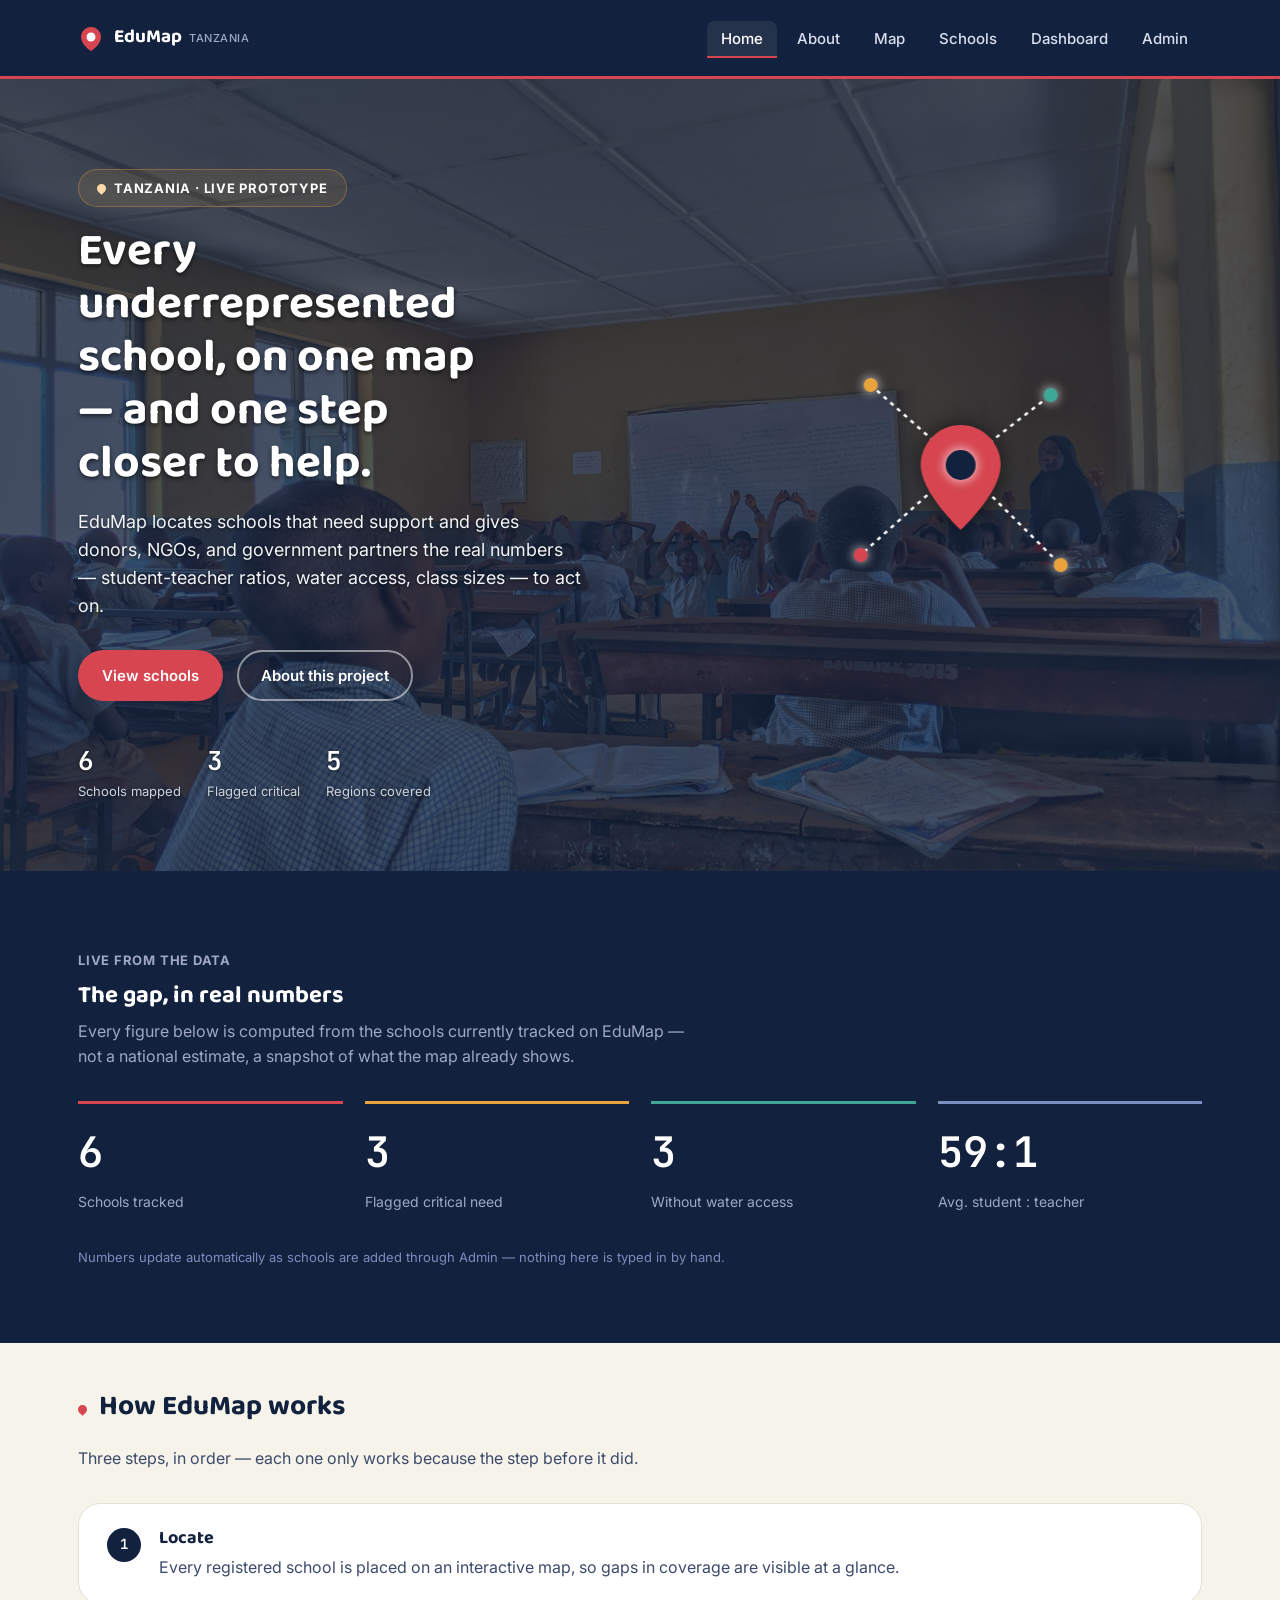
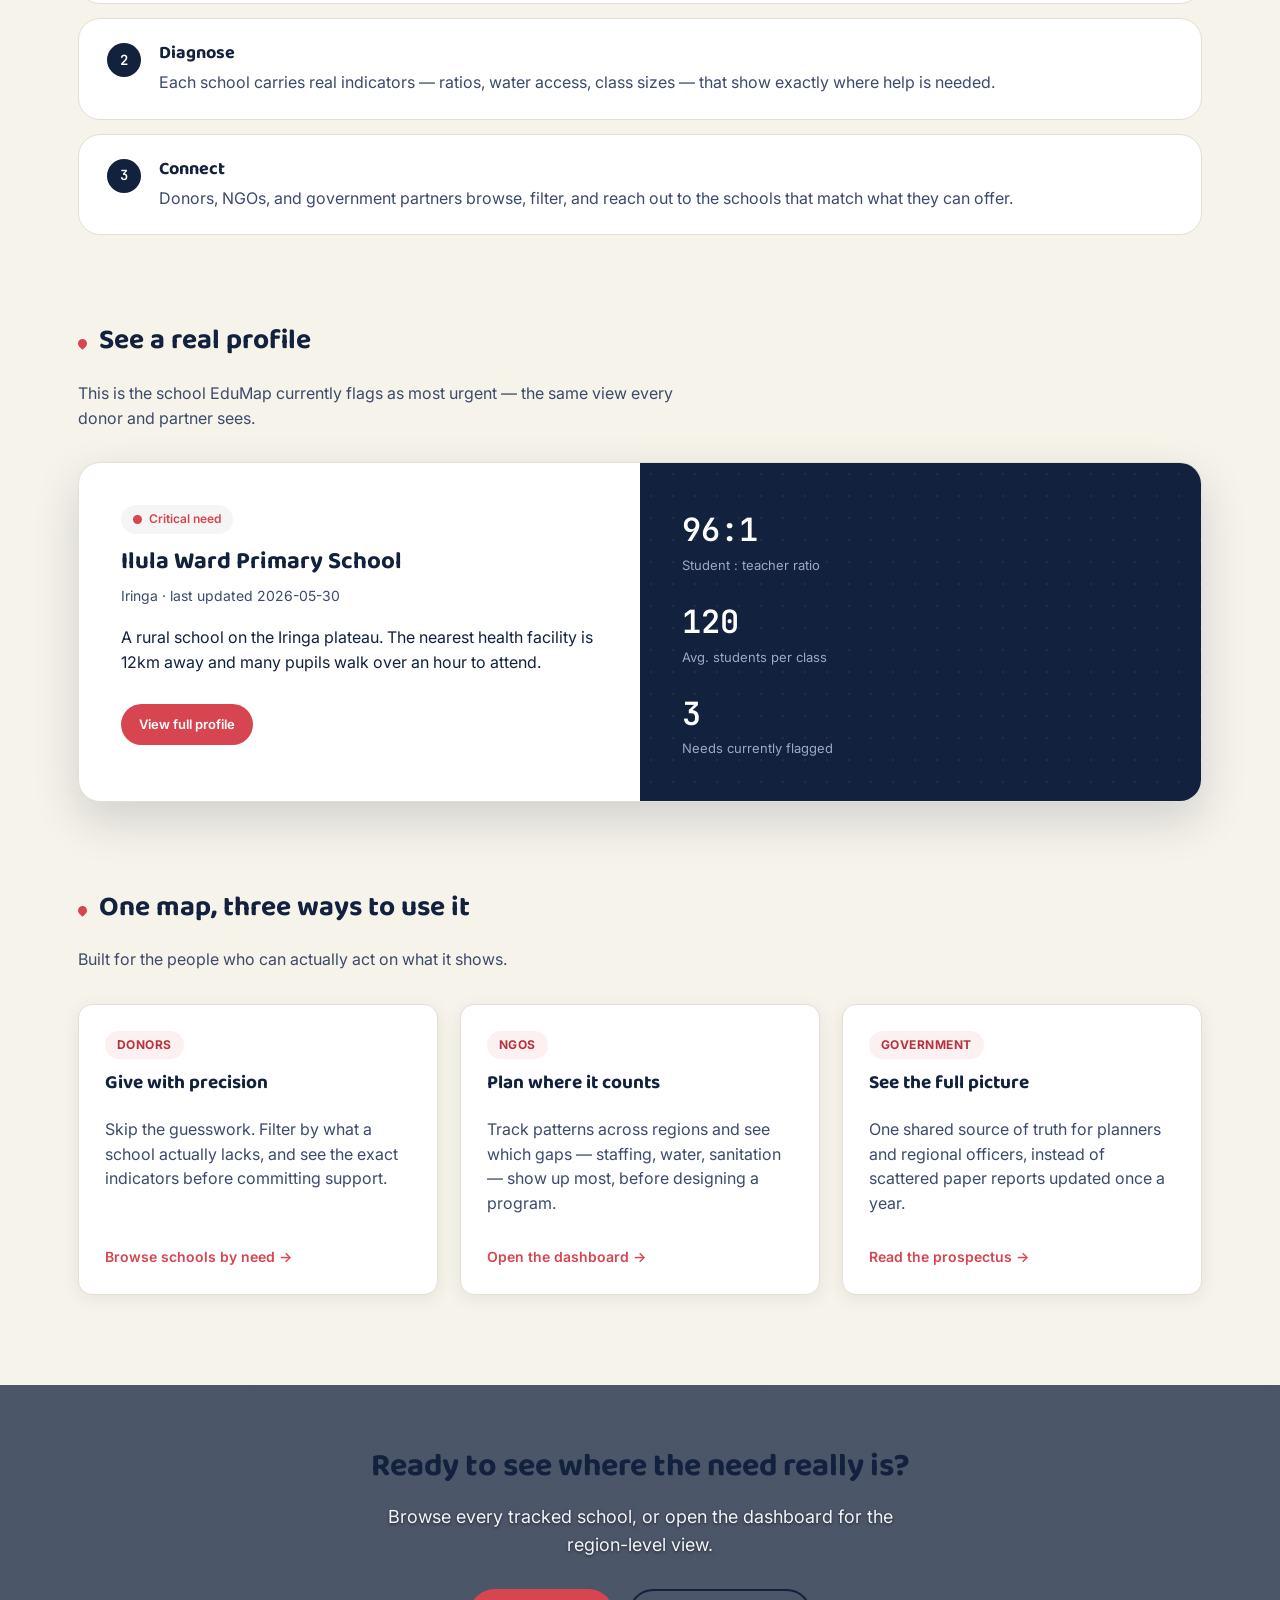
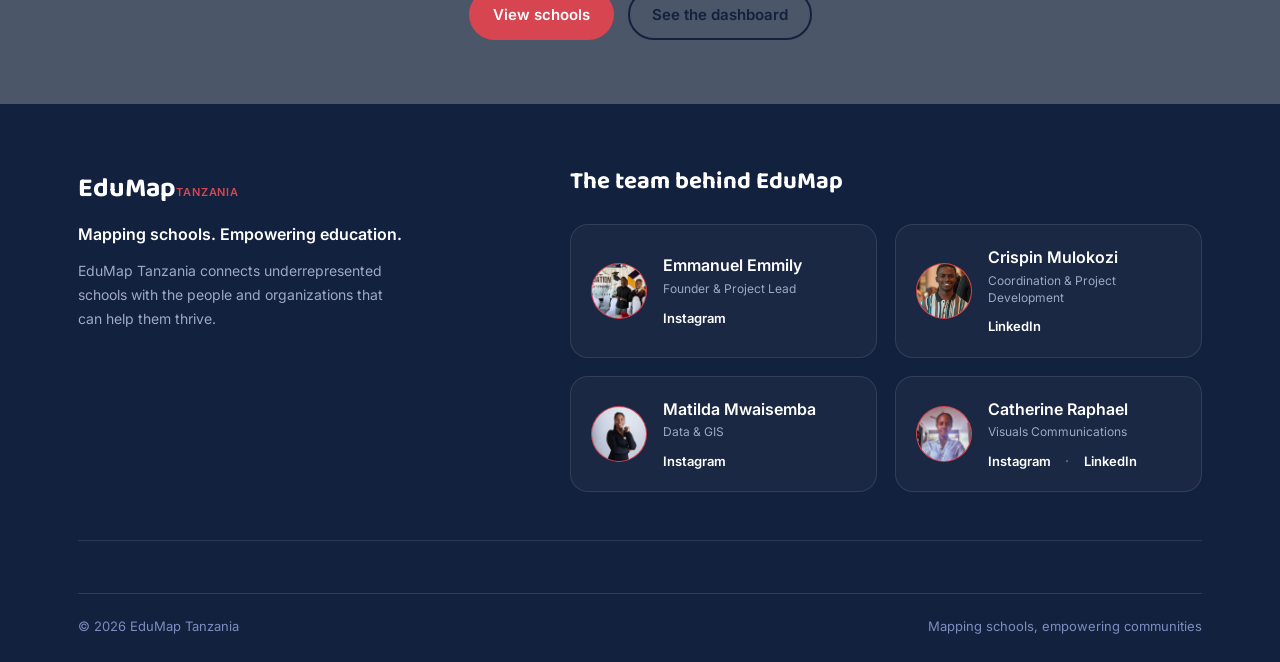
==== index.html @ c9012be2 "Avatar Images incorporation" ====
<!DOCTYPE html>
<html lang="en">
<head>
<meta charset="UTF-8">
<meta name="viewport" content="width=device-width, initial-scale=1.0">
<title>EduMap Tanzania — Connecting Schools with Support</title>
<meta name="description" content="EduMap locates underrepresented Tanzanian schools and gives donors, NGOs, and government partners the real numbers to act on.">
<link rel="stylesheet" href="styles.css">
</head>
<body>

  <!-- ============ HEADER ============
       Same header markup is repeated on every page (a real app
       would pull this from one template/component so you only
       write it once). site.js finds this markup on every page
       and injects the mobile menu button automatically. -->
  <header class="site-header">
    <div class="wrap">
      <a class="brand" href="index.html">
        <svg class="brand-mark" width="26" height="26" viewBox="0 0 26 26" aria-hidden="true">
          <path d="M13 2C7.5 2 3 6.5 3 12c0 8 10 14 10 14s10-6 10-14c0-5.5-4.5-10-10-10z" fill="#D64550"/>
          <circle cx="13" cy="12" r="4.5" fill="#fff"/>
        </svg>
        <span class="brand-name">EduMap<span class="brand-sub">Tanzania</span></span>
      </a>
      <ul class="nav-links">  
        <li><a href="index.html" aria-current="page">Home</a></li>
        <li><a href="about.html">About</a></li>
        <li><a href="map.html">Map</a></li>
        <li><a href="schools.html">Schools</a></li>
        <li><a href="dashboard.html">Dashboard</a></li>
        <li><a href="admin.html">Admin</a></li>
      </ul>
    </div>
  </header>

  <!-- ============ HERO ============
       The page's thesis in one line, backed by a live stat row
       and a schematic pin-cluster graphic (pure SVG, no stock
       photo) that animates on load: individual pins connecting
       into one network — literally what EduMap does to a
       country's worth of scattered schools. -->
  <section class="hero">
    <div class="slideshow">
    <div class="slide active" style="background-image: url('images/hero1.jpg');"></div>
    <div class="slide" style="background-image: url('images/hero2.jpg');"></div>
    <div class="slide" style="background-image: url('images/hero3.jpg');"></div>
      <div class="slide" style="background-image: url('images/hero4.jpg');"></div>
    <div class="slide" style="background-image: url('images/hero5.jpg');"></div>
      <div class="slide" style="background-image: url('images/hero6.jpg');"></div>
    <div class="slide" style="background-image: url('images/hero7.jpg');"></div>
      <div class="slide" style="background-image: url('images/hero8.jpg');"></div>
    </div>
    <div class="wrap">
      <div>
        <span class="eyebrow"><span class="pin-dot" style="background:#FFD9A8"></span> Tanzania · Live prototype</span>
        <h1>Every underrepresented school, on one map — and one step closer to help.</h1>
        <p class="lead">EduMap locates schools that need support and gives donors, NGOs, and government partners the real numbers — student-teacher ratios, water access, class sizes — to act on.</p>
        <div class="hero-actions">
          <a href="schools.html" class="btn btn-primary">View schools</a>
          <a href="about.html" class="btn btn-ghost on-dark">About this project</a>
        </div>
        <div class="stat-row" id="hero-stats">
          <div><div class="stat-num">—</div><div class="stat-label">Schools mapped</div></div>
          <div><div class="stat-num">—</div><div class="stat-label">Flagged critical</div></div>
          <div><div class="stat-num">—</div><div class="stat-label">Regions covered</div></div>
        </div>
      </div>

      <!-- schematic pin-cluster: nodes connecting to a central
           marker. Each element carries its own animation-delay so
           the network assembles in sequence on load. Skipped
           entirely for visitors with reduced motion (see CSS). -->
      <div class="pin-cluster" aria-hidden="true">
        <svg viewBox="0 0 320 320" fill="none">
          <line class="net-line" style="animation-delay:.05s" x1="160" y1="140" x2="70" y2="60"  stroke="#3C4A6B" stroke-width="1.5" stroke-dasharray="4 5"/>
          <line class="net-line" style="animation-delay:.15s" x1="160" y1="140" x2="250" y2="70" stroke="#3C4A6B" stroke-width="1.5" stroke-dasharray="4 5"/>
          <line class="net-line" style="animation-delay:.25s" x1="160" y1="140" x2="60" y2="230" stroke="#3C4A6B" stroke-width="1.5" stroke-dasharray="4 5"/>
          <line class="net-line" style="animation-delay:.35s" x1="160" y1="140" x2="260" y2="240" stroke="#3C4A6B" stroke-width="1.5" stroke-dasharray="4 5"/>
          <circle class="net-node" style="animation-delay:.45s" cx="70" cy="60" r="7" fill="#E8A33D"/>
          <circle class="net-node" style="animation-delay:.55s" cx="250" cy="70" r="7" fill="#3FA796"/>
          <circle class="net-node" style="animation-delay:.65s" cx="60" cy="230" r="7" fill="#D64550"/>
          <circle class="net-node" style="animation-delay:.75s" cx="260" cy="240" r="7" fill="#E8A33D"/>
          <path class="net-pin-shape" d="M160 100 C182 100 200 118 200 140 C200 168 160 205 160 205 C160 205 120 168 120 140 C120 118 138 100 160 100 Z" fill="#D64550"/>
          <circle class="net-pin-core" style="animation-delay:.2s" cx="160" cy="140" r="15" fill="#12213D"/>
        </svg>
      </div>
    </div>
  </section>

  <!-- ============ THE GAP, IN REAL NUMBERS ============
       Dark band for rhythm (the site shouldn't be cream top to
       bottom) showing four numbers computed live from whatever
       schools are currently tracked — never hardcoded, so this
       section stays honest as the dataset grows. -->
  <section class="band stat-band" data-reveal>
    <div class="wrap">
      <span class="eyebrow-label">Live from the data</span>
      <h2 style="margin-top:10px;">The gap, in real numbers</h2>
      <p class="section-lead">Every figure below is computed from the schools currently tracked on EduMap — not a national estimate, a snapshot of what the map already shows.</p>
      <div class="stat-grid" id="gap-stats">
        <div class="stat-tile"><div class="big-num" id="gap-total">—</div><div class="big-lbl">Schools tracked</div></div>
        <div class="stat-tile"><div class="big-num" id="gap-critical">—</div><div class="big-lbl">Flagged critical need</div></div>
        <div class="stat-tile"><div class="big-num" id="gap-water">—</div><div class="big-lbl">Without water access</div></div>
        <div class="stat-tile"><div class="big-num" id="gap-ratio">—</div><div class="big-lbl">Avg. student : teacher</div></div>
      </div>
      <p class="fine-print">Numbers update automatically as schools are added through Admin — nothing here is typed in by hand.</p>
    </div>
  </section>

  <!-- ============ HOW EDUMAP WORKS ============ -->
  <section class="page-body">
    <div class="wrap">
      <div class="section-title" data-reveal><span class="pin-dot"></span><h2>How EduMap works</h2></div>
      <p class="section-lead" data-reveal>Three steps, in order — each one only works because the step before it did.</p>
      <div class="pill-list" data-reveal-stagger>
        <div class="pill-row">
          <span class="step-num">1</span>
          <div>
            <h3>Locate</h3>
            <p>Every registered school is placed on an interactive map, so gaps in coverage are visible at a glance.</p>
          </div>
        </div>
        <div class="pill-row">
          <span class="step-num">2</span>
          <div>
            <h3>Diagnose</h3>
            <p>Each school carries real indicators — ratios, water access, class sizes — that show exactly where help is needed.</p>
          </div>
        </div>
        <div class="pill-row">
          <span class="step-num">3</span>
          <div>
            <h3>Connect</h3>
            <p>Donors, NGOs, and government partners browse, filter, and reach out to the schools that match what they can offer.</p>
          </div>
        </div>
      </div>
    </div>
  </section>

  <!-- ============ SPOTLIGHT ============
       One real school's profile, pulled live from data.js (the
       one currently flagged most urgent) — proof this is a
       working data tool, not a mockup with placeholder text. -->
  <section class="page-body" style="padding-top:0;">
    <div class="wrap">
      <div class="section-title" data-reveal><span class="pin-dot"></span><h2>See a real profile</h2></div>
      <p class="section-lead" data-reveal>This is the school EduMap currently flags as most urgent — the same view every donor and partner sees.</p>
      <div class="spotlight" data-reveal id="spotlight" style="display:none;">
        <div class="spotlight-info">
          <span class="status-badge" id="spot-status" style="margin-bottom:14px;"></span>
          <h3 id="spot-name" style="font-size:24px;">—</h3>
          <div class="region" id="spot-region"></div>
          <p id="spot-desc"></p>
          <a href="#" id="spot-link" class="btn btn-primary btn-sm" style="margin-top:14px;">View full profile</a>
        </div>
        <div class="spotlight-visual">
          <div class="spotlight-stat"><div class="num" id="spot-ratio">—</div><div class="lbl">Student : teacher ratio</div></div>
          <div class="spotlight-stat"><div class="num" id="spot-classsize">—</div><div class="lbl">Avg. students per class</div></div>
          <div class="spotlight-stat"><div class="num" id="spot-needs">—</div><div class="lbl">Needs currently flagged</div></div>
        </div>
      </div>
    </div>
  </section>

  <!-- ============ AUDIENCE ============ -->
  <section class="page-body" style="padding-top:0;">
    <div class="wrap">
      <div class="section-title" data-reveal><span class="pin-dot"></span><h2>One map, three ways to use it</h2></div>
      <p class="section-lead" data-reveal>Built for the people who can actually act on what it shows.</p>
      <div class="audience-grid" data-reveal-stagger>
        <div class="card card-pad audience-card">
          <span class="badge">Donors</span>
          <h3>Give with precision</h3>
          <p>Skip the guesswork. Filter by what a school actually lacks, and see the exact indicators before committing support.</p>
          <a class="view-link" href="schools.html">Browse schools by need →</a>
        </div>
        <div class="card card-pad audience-card">
          <span class="badge">NGOs</span>
          <h3>Plan where it counts</h3>
          <p>Track patterns across regions and see which gaps — staffing, water, sanitation — show up most, before designing a program.</p>
          <a class="view-link" href="dashboard.html">Open the dashboard →</a>
        </div>
        <div class="card card-pad audience-card">
          <span class="badge">Government</span>
          <h3>See the full picture</h3>
          <p>One shared source of truth for planners and regional officers, instead of scattered paper reports updated once a year.</p>
          <a class="view-link" href="about.html">Read the prospectus →</a>
        </div>
      </div>
    </div>
  </section>

  <!-- ============ CLOSING CTA ============ -->
  <section class="hero" style="padding:64px 0;" data-reveal>
    <div class="wrap" style="grid-template-columns:1fr; text-align:center;">
      <div>
        <h2 style="font-size:clamp(24px,3.4vw,32px); max-width:none;">Ready to see where the need really is?</h2>
        <p class="lead" style="margin-left:auto; margin-right:auto;">Browse every tracked school, or open the dashboard for the region-level view.</p>
        <div class="hero-actions" style="justify-content:center;">
          <a href="schools.html" class="btn btn-primary">View schools</a>
          <a href="dashboard.html" class="btn btn-ghost">See the dashboard</a>
        </div>
      </div>
    </div>
  </section>

  <footer class="site-footer">
  <div class="wrap">

    <div class="footer-top">

      <!-- Project identity -->
      <div class="footer-about">
        <a class="footer-brand" href="index.html">
          EduMap<span>Tanzania</span>
        </a>

        <p>
          Mapping schools. Empowering education.
        </p>

        <p class="footer-description">
          EduMap Tanzania connects underrepresented schools with the
          people and organizations that can help them thrive.
        </p>
      </div>

      <!-- Team -->
      <div class="footer-team">
  <h3>The team behind EduMap</h3>

  <div class="team-list">

    <!-- Emmanuel -->
    <div class="team-member">
      <div class="team-avatar">
        <img src="images/Emmanuel.image.jpeg" alt="Emmanuel Emmily">
      </div>

      <div class="team-info">
        <strong>Emmanuel Emmily</strong>
        <span>Founder &amp; Project Lead</span>

        <div class="team-socials">
          <a href="https://www.instagram.com/i_am_e.m.m.a.n.u.e.l?utm_source=qr&igsh=MWowZ3RhbnU1NTU5aw=="
             target="_blank"
             rel="noopener noreferrer"
             aria-label="Emmanuel's Instagram">
            Instagram
          </a>
        </div>
      </div>
    </div>


    <!-- Crispin -->
    <div class="team-member">
      <div class="team-avatar">
        <img src="images/Crispin.image.jpeg" alt="Crispin Mulokozi">
      </div>

      <div class="team-info">
        <strong>Crispin Mulokozi</strong>
        <span>Coordination &amp; Project Development</span>

        <div class="team-socials">
          <a href="https://www.linkedin.com/in/crispin-kamugisha-688564229?utm_source=share_via&utm_content=profile&utm_medium=member_android"
             target="_blank"
             rel="noopener noreferrer"
             aria-label="Crispin's LinkedIn">
            LinkedIn
          </a>
        </div>
      </div>
    </div>


    <!-- Matilda -->
    <div class="team-member">
      <div class="team-avatar">
        <img src="images/Matty.image.jpeg" alt="Matilda Mwaisemba">
      </div>

      <div class="team-info">
        <strong>Matilda Mwaisemba</strong>
        <span>Data &amp; GIS</span>

        <div class="team-socials">
          <a href="https://www.instagram.com/itc_matt.y?utm_source=qr&igsh=dWhuaWpkdGJsMmxx&igsi=dWhuaWpkdGJsMmxx"
             target="_blank"
             rel="noopener noreferrer"
             aria-label="Matilda's Instagram">
            Instagram
          </a>
        </div>
      </div>
    </div>


    <!-- Catherine -->
    <div class="team-member">
      <div class="team-avatar">
        <img src="images/Cathy.image.jpeg" alt="Catherine Raphael">
      </div>

      <div class="team-info">
        <strong>Catherine Raphael</strong>
        <span>Visuals Communications</span>

        <div class="team-socials">
          <a href="https://www.instagram.com/_.just.erine_?utm_source=qr&igsh=ZDVycXNpNWFudHZr" target="_blank" rel="noopener noreferrer"
             aria-label="Catherine's Instagram">
            Instagram
          </a>

          <a href="#"
             aria-label="Catherine's LinkedIn">
            LinkedIn
          </a>
        </div>
      </div>
    </div>

  </div>
</div>

    </div>

    <!-- Bottom footer bar -->
    <div class="footer-bottom">
      <span>© 2026 EduMap Tanzania</span>
      <span>Mapping schools, empowering communities</span>
    </div>

  </div>
</footer>
  <script src="data.js"></script>
  <script src="site.js"></script>
  <script>
    (async function () {
      const schools = await getSchools();
      const stats = computeStats(schools);

      // hero stat row
      const heroNums = document.querySelectorAll("#hero-stats .stat-num");
      heroNums[0].textContent = stats.total;
      heroNums[1].textContent = stats.critical;
      heroNums[2].textContent = stats.regions;

      // dark stat band
      document.getElementById("gap-total").textContent = stats.total;
      document.getElementById("gap-critical").textContent = stats.critical;
      document.getElementById("gap-water").textContent = stats.withoutWater;
      document.getElementById("gap-ratio").textContent = stats.avgRatio + ":1";

      // spotlight — the single most urgent tracked school
      const school = stats.mostUrgent;
      if (school) {
        const meta = statusMeta(school.status);
        document.getElementById("spot-status").innerHTML =
          `<span class="status-dot" style="background:${meta.color};"></span>${meta.label}`;
        document.getElementById("spot-status").style.color = meta.color;
        document.getElementById("spot-name").textContent = school.name;
        document.getElementById("spot-region").textContent = school.region + " · last updated " + school.lastUpdated;
        document.getElementById("spot-desc").textContent = school.description;
        document.getElementById("spot-link").href = "school_details.html?id=" + school.id;
        document.getElementById("spot-ratio").textContent = ratio(school.students, school.teachers);
        document.getElementById("spot-classsize").textContent = Math.round(school.students / school.classrooms);
        document.getElementById("spot-needs").textContent = school.needs.length;
        document.getElementById("spotlight").style.display = "grid";
      }
    })();
  </script>
</body>
</html>
---- styles.css ----
/* ============================================================
   EduMap — styles.css
   One stylesheet shared by every page (linked with
   <link rel="stylesheet" href="styles.css">) so the whole app
   looks like one product instead of seven different pages.

   DESIGN TOKENS
   -----------------------------------------------------------
   --ink      : deep navy from the EduMap logo — headings, nav,
                and the "serious data" bands (dashboard header,
                stat band, detail banners)
   --paper    : warm, light background for marketing sections —
                not pure white, so long reads feel less clinical
   --coral    : the red map-pin from the logo — used ONLY for
                "critical" status and primary actions, so it
                stays meaningful instead of decorative
   --amber    : "moderate" status + the eyebrow badge accent
   --teal     : "stable" status
   --line     : hairline borders

   TYPE
   -----------------------------------------------------------
   Baloo 2        = display face (headings) — rounded, warm,
                    reads as approachable rather than corporate,
                    which matters for a schools/education product
   Inter          = body face — reads well at small sizes
   JetBrains Mono = utility face for numbers/stats, so every
                    ratio, count, and % reads like a data readout
   ============================================================ */

@import url('https://fonts.googleapis.com/css2?family=Baloo+2:wght@500;600;700;800&family=Inter:wght@400;500;600&family=JetBrains+Mono:wght@500;600&display=swap');

:root {
  --ink: #12213D;
  --ink-soft: #3C4A6B;
  --paper: #F6F3EA;
  --paper-raised: #FFFFFF;
  --coral: #D64550;
  --coral-dark: #B5333D;
  --amber: #E8A33D;
  --amber-text: #8F5D14; /* darker variant for text on light backgrounds — the base amber fails WCAG contrast as text */
  --teal: #3FA796;
  --line: #E3DFD2;
  --radius: 14px;
  --radius-lg: 22px;
  --shadow: 0 4px 18px rgba(18, 33, 61, 0.07);
  --shadow-lg: 0 18px 46px rgba(18, 33, 61, 0.16);
  --font-display: 'Baloo 2', sans-serif;
  --font-body: 'Inter', sans-serif;
  --font-mono: 'JetBrains Mono', monospace;
}

* { box-sizing: border-box; }

html { scroll-behavior: smooth; }

body {
  margin: 0;
  font-family: var(--font-body);
  background: var(--paper);
  color: var(--ink);
  line-height: 1.55;
}

h1, h2, h3, h4 {
  font-family: var(--font-display);
  color: var(--ink);
  margin: 0 0 0.4em;
  line-height: 1.15;
}

p { margin: 0 0 1em; }
p:last-child { margin-bottom: 0; }

a { color: inherit; }

.mono { font-family: var(--font-mono); }
.eyebrow-label { font-size: 13px; font-weight: 700; letter-spacing: 0.06em; text-transform: uppercase; color: var(--ink-soft); }

/* ---------- layout helpers ---------- */
.wrap {
  max-width: 1180px;
  margin: 0 auto;
  padding: 0 28px;
}

.page-body { padding: 48px 0 90px; }
.band { padding: 76px 0; }

/* ---------- signature: pin-dot marker ----------
   The logo's map pin becomes a recurring bullet used in nav
   dividers, list markers, and the activity timeline — a small
   consistent motif tying every page back to "location". */
.pin-dot {
  display: inline-block;
  width: 9px;
  height: 9px;
  border-radius: 50% 50% 50% 0;
  transform: rotate(-45deg);
  background: var(--coral);
  flex-shrink: 0;
}

/* ---------- header / nav ---------- */
.site-header {
  position: sticky;
  top: 0;
  z-index: 30;
  background: var(--ink);
  border-bottom: 3px solid var(--coral);
}
.site-header .wrap {
  position: relative;
  display: flex;
  align-items: center;
  justify-content: space-between;
  height: 76px;
}
.brand {
  display: flex;
  align-items: center;
  gap: 10px;
  text-decoration: none;
}
.brand-mark { flex-shrink: 0; }
.brand-name {
  font-family: var(--font-display);
  font-weight: 700;
  font-size: 19px;
  color: #fff;
  display: flex;
  align-items: baseline;
  gap: 7px;
}
.brand-sub {
  font-family: var(--font-body);
  font-weight: 500;
  font-size: 11px;
  color: #9FA8C4;
  text-transform: uppercase;
  letter-spacing: 0.05em;
}
.nav-links {
  display: flex;
  align-items: center;
  gap: 6px;
  list-style: none;
  margin: 0;
  padding: 0;
}
.nav-links a {
  color: #D9DFEF;
  text-decoration: none;
  font-size: 15px;
  font-weight: 500;
  padding: 8px 14px;
  border-radius: 8px;
  transition: 0.2s;
}
.nav-links a:hover,
.nav-links a[aria-current="page"] {
  color: #fff;
  background: rgba(255,255,255,0.08);
}
.nav-links a[aria-current="page"] { border-bottom: 2px solid var(--coral); border-radius: 8px 8px 0 0; }

/* hamburger toggle — hidden on desktop, shown under 880px (see
   responsive section). Built by site.js so it only exists where
   JS can actually drive it. */
.nav-toggle {
  display: none;
  flex-direction: column;
  justify-content: center;
  gap: 5px;
  width: 40px;
  height: 40px;
  background: transparent;
  border: none;
  cursor: pointer;
  padding: 0;
}
.nav-toggle span {
  display: block;
  width: 22px;
  height: 2px;
  background: #fff;
  border-radius: 2px;
  transition: transform 0.2s, opacity 0.2s;
}
.nav-toggle.is-open span:nth-child(1) { transform: translateY(7px) rotate(45deg); }
.nav-toggle.is-open span:nth-child(2) { opacity: 0; }
.nav-toggle.is-open span:nth-child(3) { transform: translateY(-7px) rotate(-45deg); }

/* ---------- buttons ---------- */
.btn {
  display: inline-flex;
  align-items: center;
  gap: 8px;
  font-family: var(--font-body);
  font-weight: 600;
  font-size: 15px;
  padding: 12px 22px;
  border-radius: 999px;
  border: 2px solid transparent;
  cursor: pointer;
  text-decoration: none;
  transition: 0.2s;
}
.btn-primary { background: var(--coral); color: #fff; }
.btn-primary:hover { background: var(--coral-dark); transform: translateY(-1px); }
.btn-ghost { background: transparent; border-color: var(--ink); color: var(--ink); }
.btn-ghost:hover { background: var(--ink); color: #fff; }
.btn-ghost.on-dark { border-color: rgba(255,255,255,0.5); color: #fff; }
.btn-ghost.on-dark:hover { background: rgba(255,255,255,0.12); }
.btn-sm { padding: 8px 16px; font-size: 13px; }
.btn-danger { background: #fff; color: var(--coral); border-color: var(--coral); }
.btn-danger:hover { background: var(--coral); color: #fff; }

/* ---------- hero ---------- */
/* ========== HERO SLIDESHOW ========== */

.hero {
  position: relative;          /* important so the slideshow can sit behind the content */
  overflow: hidden;
  /* keep whatever padding / min-height you already have */
}

/* The container that holds all the background images */
.slideshow {
  position: absolute;
  inset: 0;                    /* top:0; right:0; bottom:0; left:0; */
  z-index: 0;                  /* sits behind the text content */
}

/* Each individual slide */
.slideshow .slide {
  position: absolute;
  inset: 0;
  background-size: cover;
  background-position: center;
  background-repeat: no-repeat;
  opacity: 0;
  transition: opacity 1.2s ease-in-out;
  z-index: 0;
}

/* The currently visible slide */
.slideshow .slide.active {
  opacity: 1;
  z-index: 1;
}

/* Make sure the real content (text, buttons, pin-cluster) stays above the images */
.hero .wrap {
  position: relative;
  z-index: 2;
}

/* Dark overlay for readability */

.hero::after {
    content: "";
    position: absolute;
    inset: 0;
    background: linear-gradient(rgba(18, 33, 61, 0.75), rgba(18, 33, 61, 0.75));
    z-index: 1;
}

/* Put the text above the slideshow */

.hero .wrap {
    position: relative;
    z-index: 2;
}

/* Make hero text white */

.hero h1,
.hero p,
.hero .eyebrow {
    color: white;
}
.hero {
  position: relative;
  overflow: hidden;
  color: var(--ink);
  padding: 90px 0 70px;
}
/* topographic dot-grid, echoing a map, kept faint so it's texture not noise */
.hero::before {
  content: "";
  position: absolute;
  inset: 0;
  background-image: radial-gradient(rgba(18,33,61,0.05) 1.5px, transparent 1.5px);
  background-size: 26px 26px;
  mask-image: radial-gradient(ellipse at 70% 30%, black 10%, transparent 70%);
}
.hero .wrap { position: relative; display: grid; grid-template-columns: 1.1fr 0.9fr; gap: 50px; align-items: center; }
.eyebrow {
  display: inline-flex;
  align-items: center;
  gap: 8px;
  font-size: 13px;
  font-weight: 700;
  letter-spacing: 0.06em;
  text-transform: uppercase;
  color: var(--amber-text);
  background: rgba(232,163,61,0.1);
  border: 1px solid rgba(232,163,61,0.35);
  padding: 8px 18px;
  border-radius: 999px;
  margin-bottom: 18px;
}
.hero h1 { 
  font-size: clamp(32px, 4.6vw, 46px); 
  max-width: 15ch; 
  color: #FFFFFF !important; 
  text-shadow: 0 2px 4px rgba(0, 0, 0, 0.6); 
}

.hero p.lead { 
  font-size: 18px; 
  color: #F1F5F9 !important; 
  max-width: 46ch; 
  margin: 18px 0 30px; 
  text-shadow: 0 1px 3px rgba(0, 0, 0, 0.6); 
}

.hero-actions { display: flex; gap: 14px; flex-wrap: wrap; }

/* small stat pills inside hero */
.stat-row { display: flex; gap: 26px; margin-top: 40px; flex-wrap: wrap; }
.stat-row .stat-num { 
  font-family: var(--font-mono); 
  font-size: 26px; 
  font-weight: 600; 
  color: #FFFFFF !important; 
  text-shadow: 0 1px 3px rgba(0, 0, 0, 0.6); 
}
.stat-row .stat-label { 
  font-size: 13px; 
  color: #CBD5E1 !important; 
  text-shadow: 0 1px 3px rgba(0, 0, 0, 0.6); 
}

/* schematic pin-cluster graphic used in hero (pure CSS/SVG, no
   stock image) — a few nodes connecting to a central marker,
   representing "scattered schools becoming a visible network".
   This is EduMap's one signature moment: on load, the lines and
   nodes assemble in sequence (see keyframes below), turning the
   product's actual thesis into a two-second animation instead of
   a static illustration. */
.pin-cluster { 
  position: relative; 
  height: 320px; 
  filter: drop-shadow(0 0 12px rgba(0, 0, 0, 0.6)); 
}
.pin-cluster svg { width: 100%; height: 100%; }

/* High-contrast pin lines and nodes */
.pin-cluster line, 
.pin-cluster path[stroke] {
  stroke: #FFFFFF !important;
  stroke-width: 2.5px !important;
}

.pin-cluster circle {
  filter: drop-shadow(0 0 6px rgba(255, 255, 255, 0.9));
}

@media (prefers-reduced-motion: no-preference) {
  .net-line { opacity: 0; animation: net-line-in 0.6s ease forwards; }
  .net-node {
    opacity: 0;
    transform-box: fill-box;
    transform-origin: center;
    animation: net-node-in 0.45s ease forwards;
  }
  .net-pin-shape {
    opacity: 0;
    transform-box: fill-box;
    transform-origin: center;
    animation: net-pin-in 0.55s ease forwards;
  }
  .net-pin-core {
    opacity: 0;
    transform-box: fill-box;
    transform-origin: center;
    animation: net-node-in 0.4s ease forwards;
  }

  @keyframes net-line-in { to { opacity: 1; } }
  @keyframes net-node-in { from { opacity: 0; transform: scale(0.3); } to { opacity: 1; transform: scale(1); } }
  @keyframes net-pin-in { from { opacity: 0; transform: translateY(-16px) scale(0.85); } to { opacity: 1; transform: translateY(0) scale(1); } }
}

/* ---------- generic section ---------- */
.section-title { display: flex; align-items: baseline; gap: 12px; margin-bottom: 12px; }
.section-title h2 { font-size: clamp(22px, 3vw, 28px); }
.section-title .pin-dot { margin-bottom: 4px; }
.section-lead { max-width: 62ch; color: var(--ink-soft); margin: 0 0 32px; }

/* scroll reveal: elements fade/rise into place as the page is
   scrolled (driven by site.js via IntersectionObserver). Reduced
   to a no-op for reduced-motion users, who just see the final
   state immediately. */
[data-reveal] {
  opacity: 0;
  transform: translateY(18px);
  transition: opacity 0.7s ease, transform 0.7s ease;
}
[data-reveal].is-visible { opacity: 1; transform: translateY(0); }

[data-reveal-stagger] > * {
  opacity: 0;
  transform: translateY(18px);
  transition: opacity 0.6s ease, transform 0.6s ease;
}
[data-reveal-stagger].is-visible > * { opacity: 1; transform: translateY(0); }
[data-reveal-stagger].is-visible > *:nth-child(2) { transition-delay: 0.08s; }
[data-reveal-stagger].is-visible > *:nth-child(3) { transition-delay: 0.16s; }
[data-reveal-stagger].is-visible > *:nth-child(4) { transition-delay: 0.24s; }

/* ---------- pill list (mission-style rows, e.g. "How EduMap works") ---------- */
.pill-list { display: flex; flex-direction: column; gap: 14px; }
.pill-row {
  display: flex;
  align-items: flex-start;
  gap: 18px;
  background: var(--paper-raised);
  border: 1px solid var(--line);
  border-radius: var(--radius-lg);
  padding: 24px 28px;
}
.pill-row .step-num {
  flex-shrink: 0;
  width: 34px; height: 34px;
  border-radius: 50%;
  background: var(--ink);
  color: #fff;
  font-family: var(--font-mono);
  font-size: 14px;
  font-weight: 600;
  display: flex; align-items: center; justify-content: center;
}
.pill-row h3 { font-size: 18px; margin-bottom: 6px; }
.pill-row p { margin: 0; color: var(--ink-soft); }

/* ---------- cards ---------- */
.card {
  background: var(--paper-raised);
  border: 1px solid var(--line);
  border-radius: var(--radius);
  box-shadow: var(--shadow);
}
.card-pad { padding: 26px; }

.grid-3 { display: grid; grid-template-columns: repeat(3, 1fr); gap: 22px; }
.grid-2 { display: grid; grid-template-columns: repeat(2, 1fr); gap: 22px; }

/* ---------- stat band: live numbers computed from real tracked
   schools (never hardcoded), shown on a dark band so the home
   page has rhythm instead of being cream top-to-bottom ---------- */
.stat-band { background: var(--ink); color: #fff; }
.stat-band .section-lead { color: #9FA8C4; }
.stat-band h2 { color: #fff; }
.stat-band .eyebrow-label { color: #9FA8C4; }
.stat-grid { display: grid; grid-template-columns: repeat(4, 1fr); gap: 22px; margin-top: 30px; }
.stat-tile {
  border-top: 3px solid var(--coral);
  padding-top: 16px;
}
.stat-tile:nth-child(2) { border-top-color: var(--amber); }
.stat-tile:nth-child(3) { border-top-color: var(--teal); }
.stat-tile:nth-child(4) { border-top-color: #7C8DBF; }
.stat-tile .big-num { font-family: var(--font-mono); font-size: clamp(28px, 3.4vw, 42px); font-weight: 600; }
.stat-tile .big-lbl { font-size: 14px; color: #9FA8C4; margin-top: 6px; }
.stat-band .fine-print { font-size: 13px; color: #7C8DBF; margin-top: 34px; }

/* ---------- spotlight: a single real school's profile teased on
   the home page — proof the data is real, not filler copy ---------- */
.spotlight {
  display: grid;
  grid-template-columns: 1fr 1fr;
  border: 1px solid var(--line);
  border-radius: var(--radius-lg);
  overflow: hidden;
  background: var(--paper-raised);
  box-shadow: var(--shadow-lg);
}
.spotlight-info { padding: 42px; }
.spotlight-info .region { color: var(--ink-soft); font-size: 14px; margin-bottom: 18px; }
.spotlight-visual {
  position: relative;
  overflow: hidden;
  background: var(--ink);
  color: #fff;
  padding: 42px;
  display: flex;
  flex-direction: column;
  justify-content: center;
  gap: 22px;
}
.spotlight-visual::before {
  content: "";
  position: absolute;
  inset: 0;
  background-image: radial-gradient(rgba(255,255,255,0.06) 1.5px, transparent 1.5px);
  background-size: 22px 22px;
}
.spotlight-stat { position: relative; }
.spotlight-stat .num { font-family: var(--font-mono); font-size: 32px; font-weight: 600; }
.spotlight-stat .lbl { font-size: 13px; color: #9FA8C4; }

/* ---------- audience: three ways to act, one CTA each ---------- */
.audience-grid { display: grid; grid-template-columns: repeat(3, 1fr); gap: 22px; }
.audience-card {
  display: flex;
  flex-direction: column;
  gap: 14px;
  transition: transform 0.15s, box-shadow 0.15s;
}
.audience-card:hover { transform: translateY(-3px); box-shadow: var(--shadow-lg); }
.audience-card .badge {
  align-self: flex-start;
  font-size: 12px;
  font-weight: 700;
  letter-spacing: 0.04em;
  text-transform: uppercase;
  color: var(--coral-dark);
  background: rgba(214,69,80,0.08);
  padding: 5px 12px;
  border-radius: 999px;
}
.audience-card h3 { font-size: 19px; }
.audience-card p { color: var(--ink-soft); flex-grow: 1; }
.audience-card a.view-link { font-size: 14px; font-weight: 600; color: var(--coral); text-decoration: none; }

/* ---------- status badge (color meaning is fixed app-wide) ---------- */
.status-badge {
  display: inline-flex;
  align-items: center;
  gap: 7px;
  font-size: 12px;
  font-weight: 600;
  padding: 5px 12px;
  border-radius: 999px;
  background: rgba(0,0,0,0.04);
}
.status-dot { width: 9px; height: 9px; border-radius: 50%; }

/* ---------- school card (schools.html) ---------- */
.school-card {
  border-left: 5px solid var(--line);
  transition: transform 0.15s, box-shadow 0.15s;
}
.school-card:hover { transform: translateY(-3px); box-shadow: 0 10px 26px rgba(18,33,61,0.12); }
.school-card h3 { font-size: 19px; margin-bottom: 4px; }
.school-card .region { font-size: 13px; color: var(--ink-soft); margin-bottom: 14px; }
.school-card .metrics { display: flex; gap: 18px; margin: 14px 0; font-family: var(--font-mono); font-size: 13px; color: var(--ink-soft); }
.school-card a.view-link { font-size: 14px; font-weight: 600; color: var(--coral); text-decoration: none; }

/* ---------- filter bar ---------- */
.filter-bar {
  display: flex;
  gap: 14px;
  flex-wrap: wrap;
  align-items: center;
  background: var(--paper-raised);
  border: 1px solid var(--line);
  border-radius: var(--radius);
  padding: 16px 20px;
  margin-bottom: 30px;
}
.filter-bar input[type="text"],
.filter-bar select {
  font-family: var(--font-body);
  font-size: 14px;
  padding: 9px 12px;
  border-radius: 8px;
  border: 1px solid var(--line);
  background: var(--paper);
  color: var(--ink);
}
.filter-bar label { font-size: 12px; font-weight: 600; color: var(--ink-soft); display: block; margin-bottom: 4px; }
.filter-legend { display: flex; gap: 10px; margin-left: auto; font-size: 13px; flex-wrap: wrap; }
.filter-legend span { display: inline-flex; align-items: center; gap: 6px; }

/* standalone toggle-button style, used by the map legend buttons
   (each button carries this class directly — it doesn't rely on
   being nested inside a particular container) */
.legend-toggle {
  display: inline-flex; align-items: center; gap: 7px;
  font-family: var(--font-body); font-size: 13px; font-weight: 600; color: var(--ink-soft);
  background: var(--paper-raised); border: 1px solid var(--line); border-radius: 999px;
  padding: 7px 14px; cursor: pointer; transition: 0.15s;
}
.legend-toggle[aria-pressed="false"] { opacity: 0.4; }
.legend-toggle:hover { border-color: var(--ink-soft); }

/* ---------- detail page ---------- */
.detail-header {
  background: var(--ink);
  color: #fff;
  padding: 46px 0;
}
.detail-header .wrap { display: flex; justify-content: space-between; align-items: flex-end; flex-wrap: wrap; gap: 18px; }
.detail-header h1 { color: #fff; font-size: 32px; max-width: 20ch; }
.detail-header .region { color: #9FA8C4; font-size: 14px; }

.stat-block { text-align: left; }
.stat-block .num { font-family: var(--font-mono); font-size: 30px; font-weight: 600; }
.stat-block .lbl { font-size: 13px; color: var(--ink-soft); }

.need-tag {
  display: inline-flex;
  align-items: center;
  gap: 7px;
  background: rgba(214,69,80,0.08);
  color: var(--coral-dark);
  border: 1px solid rgba(214,69,80,0.25);
  font-size: 13px;
  font-weight: 600;
  padding: 6px 13px;
  border-radius: 999px;
  margin: 4px 6px 0 0;
}

/* activity timeline: pin-dots down a dotted line — the recurring
   motif. Reused as-is for the About page roadmap, since a roadmap
   and an activity log are both "things in chronological order". */
.timeline { list-style: none; margin: 0; padding: 0; border-left: 2px dotted var(--line); }
.timeline li { position: relative; padding: 0 0 22px 22px; }
.timeline li::before {
  content: "";
  position: absolute;
  left: -6px; top: 4px;
  width: 10px; height: 10px;
  border-radius: 50%;
  background: var(--coral);
  border: 2px solid var(--paper-raised);
}
.timeline li:last-child { padding-bottom: 0; }
.timeline .date { font-family: var(--font-mono); font-size: 12px; color: var(--ink-soft); display: block; margin-bottom: 3px; }
.timeline h3 { font-size: 16px; margin-bottom: 4px; }

/* ---------- about page ---------- */
.split { display: grid; grid-template-columns: 1fr 1fr; gap: 26px; align-items: start; }
.pull-quote {
  border-left: 4px solid var(--coral);
  padding: 4px 0 4px 22px;
  font-family: var(--font-display);
  font-size: 21px;
  color: var(--ink);
  margin: 0;
}
.pull-quote cite { display: block; font-family: var(--font-body); font-size: 13px; font-weight: 600; color: var(--ink-soft); font-style: normal; margin-top: 10px; }

/* ---------- forms (admin) ---------- */
.form-grid { display: grid; grid-template-columns: 1fr 1fr; gap: 18px; }
.field { display: flex; flex-direction: column; gap: 6px; }
.field.full { grid-column: 1 / -1; }
.field label { font-size: 13px; font-weight: 600; color: var(--ink-soft); }
.field input, .field select, .field textarea {
  font-family: var(--font-body);
  font-size: 14px;
  padding: 10px 12px;
  border: 1px solid var(--line);
  border-radius: 8px;
  background: var(--paper);
  color: var(--ink);
}
.field textarea { resize: vertical; min-height: 70px; }
.checkbox-row { display: flex; gap: 22px; align-items: center; }
.checkbox-row label { display: flex; align-items: center; gap: 8px; font-size: 14px; font-weight: 500; color: var(--ink); }

.admin-table { width: 100%; border-collapse: collapse; font-size: 14px; }
.admin-table th { text-align: left; font-size: 12px; text-transform: uppercase; letter-spacing: 0.04em; color: var(--ink-soft); padding: 10px 12px; border-bottom: 1px solid var(--line); }
.admin-table td { padding: 12px; border-bottom: 1px solid var(--line); vertical-align: middle; }
.admin-table tr:hover td { background: rgba(18,33,61,0.02); }
.row-actions { display: flex; gap: 8px; }
.admin-empty { color: var(--ink-soft); text-align: center; padding: 20px 0; }

/* ---------- dashboard ---------- */
.kpi-row { display: grid; grid-template-columns: repeat(4, 1fr); gap: 18px; margin-bottom: 30px; }
.kpi { padding: 20px 22px; }
.kpi .num { font-family: var(--font-mono); font-size: 30px; font-weight: 600; }
.kpi .lbl { font-size: 13px; color: var(--ink-soft); margin-top: 4px; }
.chart-grid { display: grid; grid-template-columns: 1.3fr 1fr; gap: 22px; margin-bottom: 22px; }
.chart-card h3 { font-size: 15px; margin-bottom: 16px; }
.chart-card canvas { max-height: 260px; }

/* ============================================================
   FOOTER — project identity + team
   ============================================================ */

.site-footer {
  background: var(--ink);
  color: #9FA8C4;
  padding: 64px 0 26px;
  font-size: 14px;
}

.site-footer .wrap {
  display: block;
}

/* ---------- top footer area ---------- */

.footer-top {
  display: grid;
  grid-template-columns: 0.85fr 1.15fr;
  gap: 70px;
  padding-bottom: 48px;
  border-bottom: 1px solid rgba(255,255,255,0.10);
}

/* ---------- project identity ---------- */

.footer-about {
  max-width: 390px;
}

.footer-brand {
  display: inline-flex;
  align-items: baseline;
  gap: 7px;
  font-family: var(--font-display);
  font-size: 25px;
  font-weight: 700;
  color: #fff;
  text-decoration: none;
  margin-bottom: 10px;
}

.footer-brand span {
  font-family: var(--font-body);
  font-size: 11px;
  font-weight: 600;
  letter-spacing: 0.08em;
  text-transform: uppercase;
  color: #9FA8C4;
}

.footer-about > p:not(.footer-description) {
  color: #D9DFEF;
  font-size: 15px;
  margin-bottom: 22px;
}

.footer-description {
  color: #9FA8C4;
  line-height: 1.7;
  max-width: 42ch;
}

/* ---------- team ---------- */

.footer-team h3 {
  color: #fff;
  font-family: var(--font-display);
  font-size: 20px;
  margin-bottom: 24px;
}

.team-list {
  display: grid;
  grid-template-columns: repeat(2, 1fr);
  gap: 24px 34px;
}

.team-member {
  display: flex;
  align-items: flex-start;
  gap: 13px;
  min-width: 0;
}

/* initials circle */

.team-avatar {
  width: 52px;
  height: 52px;
  min-width: 52px;
  border-radius: 50%;
  overflow: hidden;
  background: var(--coral);
  display: flex;
  align-items: center;
  justify-content: center;
  flex-shrink: 0;
}

.team-avatar img {
  width: 100%;
  height: 100%;
  object-fit: cover;
  display: block;
}

/* member name */

.team-member strong {
  display: block;
  color: #fff;
  font-size: 14px;
  font-weight: 600;
  margin-bottom: 3px;
}

/* member role */

.team-member > div:last-child > span {
  display: block;
  color: #9FA8C4;
  font-size: 12px;
  line-height: 1.4;
}

/* social links */

.team-socials {
  display: flex;
  align-items: center;
  gap: 12px;
  margin-top: 9px;
}

.team-socials a {
  color: #D9DFEF;
  font-size: 12px;
  font-weight: 500;
  text-decoration: none;
  transition: color 0.2s, transform 0.2s;
}

.team-socials a:hover {
  color: #fff;
  transform: translateY(-1px);
}

/* little separator between social links */

.team-socials a + a::before {
  content: "·";
  color: #667392;
  margin-right: 12px;
}

/* ---------- bottom footer bar ---------- */

.footer-bottom {
  display: flex;
  justify-content: space-between;
  align-items: center;
  gap: 15px;
  padding-top: 22px;

  color: #7C8DBF;
  font-size: 12px;
}

.footer-bottom span:last-child {
  text-align: right;
}

/* ---------- responsive footer ---------- */

@media (max-width: 880px) {

  .footer-top {
    grid-template-columns: 1fr;
    gap: 42px;
  }

  .footer-about {
    max-width: 520px;
  }

  .team-list {
    grid-template-columns: 1fr;
    gap: 22px;
  }

  .footer-bottom {
    flex-direction: column;
    align-items: flex-start;
    gap: 7px;
  }

  .footer-bottom span:last-child {
    text-align: left;
  }
}
/* ---------- footer identity ---------- */

.footer-about {
  max-width: 360px;
}

.footer-brand {
  display: inline-block;
  font-family: var(--font-display);
  font-size: 27px;
  font-weight: 700;
  color: #fff;
  text-decoration: none;
  margin-bottom: 12px;
}

.footer-brand span {
  color: var(--coral);
}

.footer-about > p:first-of-type {
  color: #fff;
  font-size: 16px;
  font-weight: 600;
  margin-bottom: 12px;
}

.footer-description {
  color: #9FA8C4;
  line-height: 1.7;
  max-width: 34ch;
}

/* ---------- team ---------- */

.footer-team h3 {
  color: #fff;
  font-family: var(--font-display);
  font-size: 21px;
  margin-bottom: 24px;
}

.team-list {
  display: grid;
  grid-template-columns: repeat(2, 1fr);
  gap: 18px;
}

.team-member {
  display: flex;
  align-items: center;
  gap: 14px;
  padding: 16px;
  border: 1px solid rgba(255,255,255,0.09);
  border-radius: var(--radius);
  background: rgba(255,255,255,0.035);
  transition: transform 0.2s ease, background 0.2s ease;
}

.team-member:hover {
  transform: translateY(-3px);
  background: rgba(255,255,255,0.07);
}

.team-avatar {
  width: 46px;
  height: 46px;
  flex-shrink: 0;
  display: flex;
  align-items: center;
  justify-content: center;
  border-radius: 50%;
  background: var(--coral);
  color: #fff;
  font-family: var(--font-mono);
  font-size: 13px;
  font-weight: 600;
}

.team-member strong {
  display: block;
  color: #fff;
  font-size: 14px;
  margin-bottom: 3px;
}

.team-member > div:last-child > span {
  display: block;
  color: #9FA8C4;
  font-size: 12px;
  margin-bottom: 7px;
}

/* ---------- social links ---------- */

.team-socials {
  display: flex;
  gap: 12px;
}

.team-socials a {
  color: #C8D0E3;
  font-size: 11px;
  font-weight: 600;
  text-decoration: none;
  transition: color 0.2s ease;
}

.team-socials a:hover {
  color: #fff;
}

/* ---------- bottom bar ---------- */

.footer-bottom {
  display: flex;
  justify-content: space-between;
  align-items: center;
  gap: 15px;
  padding-top: 24px;
  border-top: 1px solid rgba(255,255,255,0.1);
  color: #7C8DBF;
  font-size: 12px;
}

/* ---------- footer responsive ---------- */

@media (max-width: 880px) {
  .footer-top {
    grid-template-columns: 1fr;
    gap: 42px;
  }

  .team-list {
    grid-template-columns: 1fr;
  }
}

@media (max-width: 520px) {
  .footer-bottom {
    flex-direction: column;
    align-items: flex-start;
  }
}

/* ---------- map page ---------- */
#map { height: 560px; width: 100%; border-radius: var(--radius); border: 1px solid var(--line); }
.map-legend { display: flex; gap: 20px; margin: 16px 0 28px; font-size: 13px; }
.map-legend span { display: inline-flex; align-items: center; gap: 7px; }

/* ---------- toast (used by Admin after save/delete) ---------- */
.toast {
  position: fixed;
  left: 50%;
  bottom: 26px;
  transform: translate(-50%, 20px);
  background: var(--ink);
  color: #fff;
  padding: 12px 24px;
  border-radius: 999px;
  font-size: 14px;
  font-weight: 600;
  box-shadow: var(--shadow-lg);
  opacity: 0;
  pointer-events: none;
  transition: opacity 0.25s, transform 0.25s;
  z-index: 50;
}
.toast.is-visible { opacity: 1; transform: translate(-50%, 0); }
.toast-danger { background: var(--coral-dark); }

/* ---------- responsive ---------- */
@media (max-width: 880px) {
  .nav-toggle { display: flex; }
  .nav-links {
    display: none;
    position: absolute;
    top: 76px;
    left: 0;
    right: 0;
    flex-direction: column;
    align-items: stretch;
    gap: 0;
    background: var(--ink);
    padding: 8px 20px 18px;
    border-bottom: 3px solid var(--coral);
  }
  .nav-links.is-open { display: flex; }
  .nav-links a { padding: 14px 6px; border-radius: 0; border-bottom: 1px solid rgba(255,255,255,0.08); }
  .nav-links a[aria-current="page"] { border-bottom: 1px solid var(--coral); border-radius: 0; }

  .hero .wrap { grid-template-columns: 1fr; }
  .pin-cluster { height: 220px; }
  .grid-3, .grid-2, .form-grid, .kpi-row, .chart-grid,
  .stat-grid, .audience-grid, .split { grid-template-columns: 1fr; }
  .stat-grid { gap: 30px; }
  .spotlight { grid-template-columns: 1fr; }
}

/* respect reduced-motion preference */
@media (prefers-reduced-motion: reduce) {
  html { scroll-behavior: auto; }
  .school-card, .audience-card { transition: none; }
  [data-reveal], [data-reveal-stagger] > * { opacity: 1; transform: none; transition: none; }
}

/* visible keyboard focus everywhere */
a:focus-visible, button:focus-visible, input:focus-visible, select:focus-visible, textarea:focus-visible {
  outline: 3px solid var(--amber);
  outline-offset: 2px;
}
/* ---------- FOOTER FINAL OVERRIDE ---------- */

.site-footer .wrap {
  display: block;
}

.footer-top {
  display: grid;
  grid-template-columns: 0.85fr 1.15fr;
  gap: 70px;
  padding-bottom: 48px;
  border-bottom: 1px solid rgba(255,255,255,0.10);
}

.footer-bottom {
  display: flex;
  justify-content: space-between;
  align-items: center;
  gap: 15px;
  padding-top: 22px;
}

.team-list {
  display: grid;
  grid-template-columns: repeat(2, 1fr);
  gap: 24px 34px;
}

.team-member {
  display: flex;
  align-items: flex-start;
  gap: 13px;
}

.team-avatar {
  width: 42px;
  height: 42px;
  flex: 0 0 42px;
  display: flex;
  align-items: center;
  justify-content: center;
  border-radius: 50%;
  background: rgba(214,69,80,0.14);
  border: 1px solid rgba(214,69,80,0.35);
  color: #fff;
  font-family: var(--font-mono);
  font-size: 12px;
  font-weight: 600;
}

.team-member strong {
  display: block;
  color: #fff;
  font-size: 14px;
  margin-bottom: 3px;
}

.team-member > div:last-child > span {
  display: block;
  color: #9FA8C4;
  font-size: 12px;
}

.team-socials {
  display: flex;
  gap: 12px;
  margin-top: 9px;
}

.team-socials a {
  color: #D9DFEF;
  font-size: 12px;
  text-decoration: none;
}

.team-socials a:hover {
  color: #fff;
}

@media (max-width: 880px) {
  .footer-top {
    grid-template-columns: 1fr;
    gap: 42px;
  }

  .team-list {
    grid-template-columns: 1fr;
  }

  .footer-bottom {
    flex-direction: column;
    align-items: flex-start;
  }
}
/* ============================================================
   TEAM FOOTER — FINAL LAYOUT
   ============================================================ */

.footer-top {
  display: grid;
  grid-template-columns: 0.8fr 1.2fr;
  gap: 70px;
  align-items: start;
}

.footer-about {
  min-width: 0;
}

.footer-team {
  min-width: 0;
}

.footer-team h3 {
  color: #fff;
  margin-bottom: 28px;
  font-size: 24px;
}

/* Two equal columns for the team cards */
.team-list {
  display: grid;
  grid-template-columns: repeat(2, minmax(0, 1fr));
  gap: 18px;
}

/* Every card gets exactly the same width */
.team-member {
  width: 100%;
  min-width: 0;
  display: flex;
  align-items: center;
  gap: 16px;
  padding: 20px;
  background: rgba(255, 255, 255, 0.035);
  border: 1px solid rgba(255, 255, 255, 0.10);
  border-radius: 18px;
}

/* Circular photo */
.team-avatar {
  width: 56px;
  height: 56px;
  min-width: 56px;
  border-radius: 50%;
  overflow: hidden;
  flex-shrink: 0;
  border: 1px solid rgba(214, 69, 80, 0.7);
  background: var(--coral);
}

.team-avatar img {
  width: 100%;
  height: 100%;
  display: block;
  object-fit: cover;
}

/* Name + role area */
.team-member > div:last-child {
  min-width: 0;
  flex: 1;
}

.team-member strong {
  display: block;
  color: #fff;
  font-size: 16px;
  margin-bottom: 3px;
}

.team-member span {
  display: block;
  color: #9FA8C4;
  font-size: 13px;
  line-height: 1.4;
}

/* Social links */
.team-socials {
  display: flex;
  align-items: center;
  gap: 14px;
  margin-top: 10px;
}

.team-socials a {
  color: #fff;
  font-size: 13px;
  font-weight: 600;
  text-decoration: none;
}

.team-socials a:hover {
  color: var(--coral);
}

/* Bottom line */
.footer-bottom {
  display: flex;
  justify-content: space-between;
  align-items: center;
  gap: 20px;
  margin-top: 52px;
  padding-top: 22px;
  border-top: 1px solid rgba(255, 255, 255, 0.12);
  color: #7C8DBF;
  font-size: 13px;
}

/* ---------- responsive team footer ---------- */

@media (max-width: 900px) {
  .footer-top {
    grid-template-columns: 1fr;
    gap: 40px;
  }
}

@media (max-width: 650px) {
  .team-list {
    grid-template-columns: 1fr;
  }

  .footer-bottom {
    flex-direction: column;
    align-items: flex-start;
    gap: 6px;
  }
}
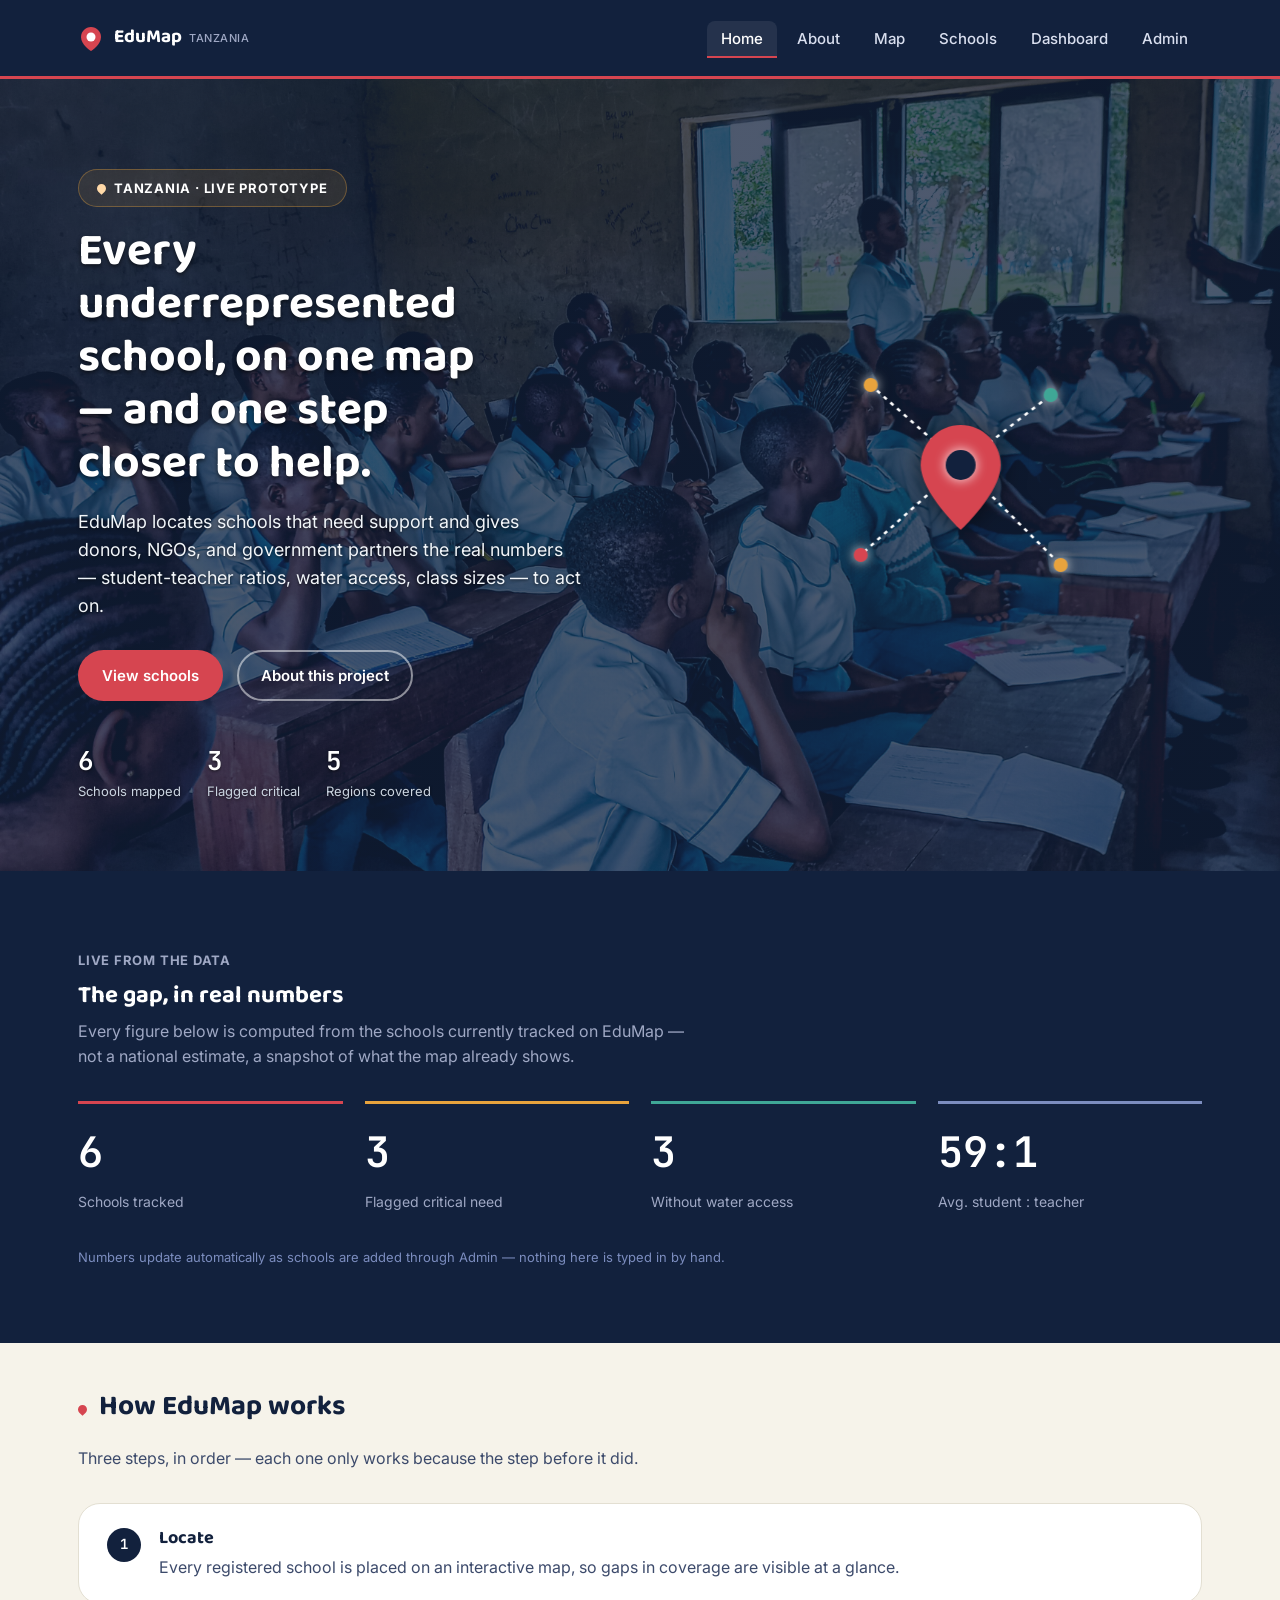
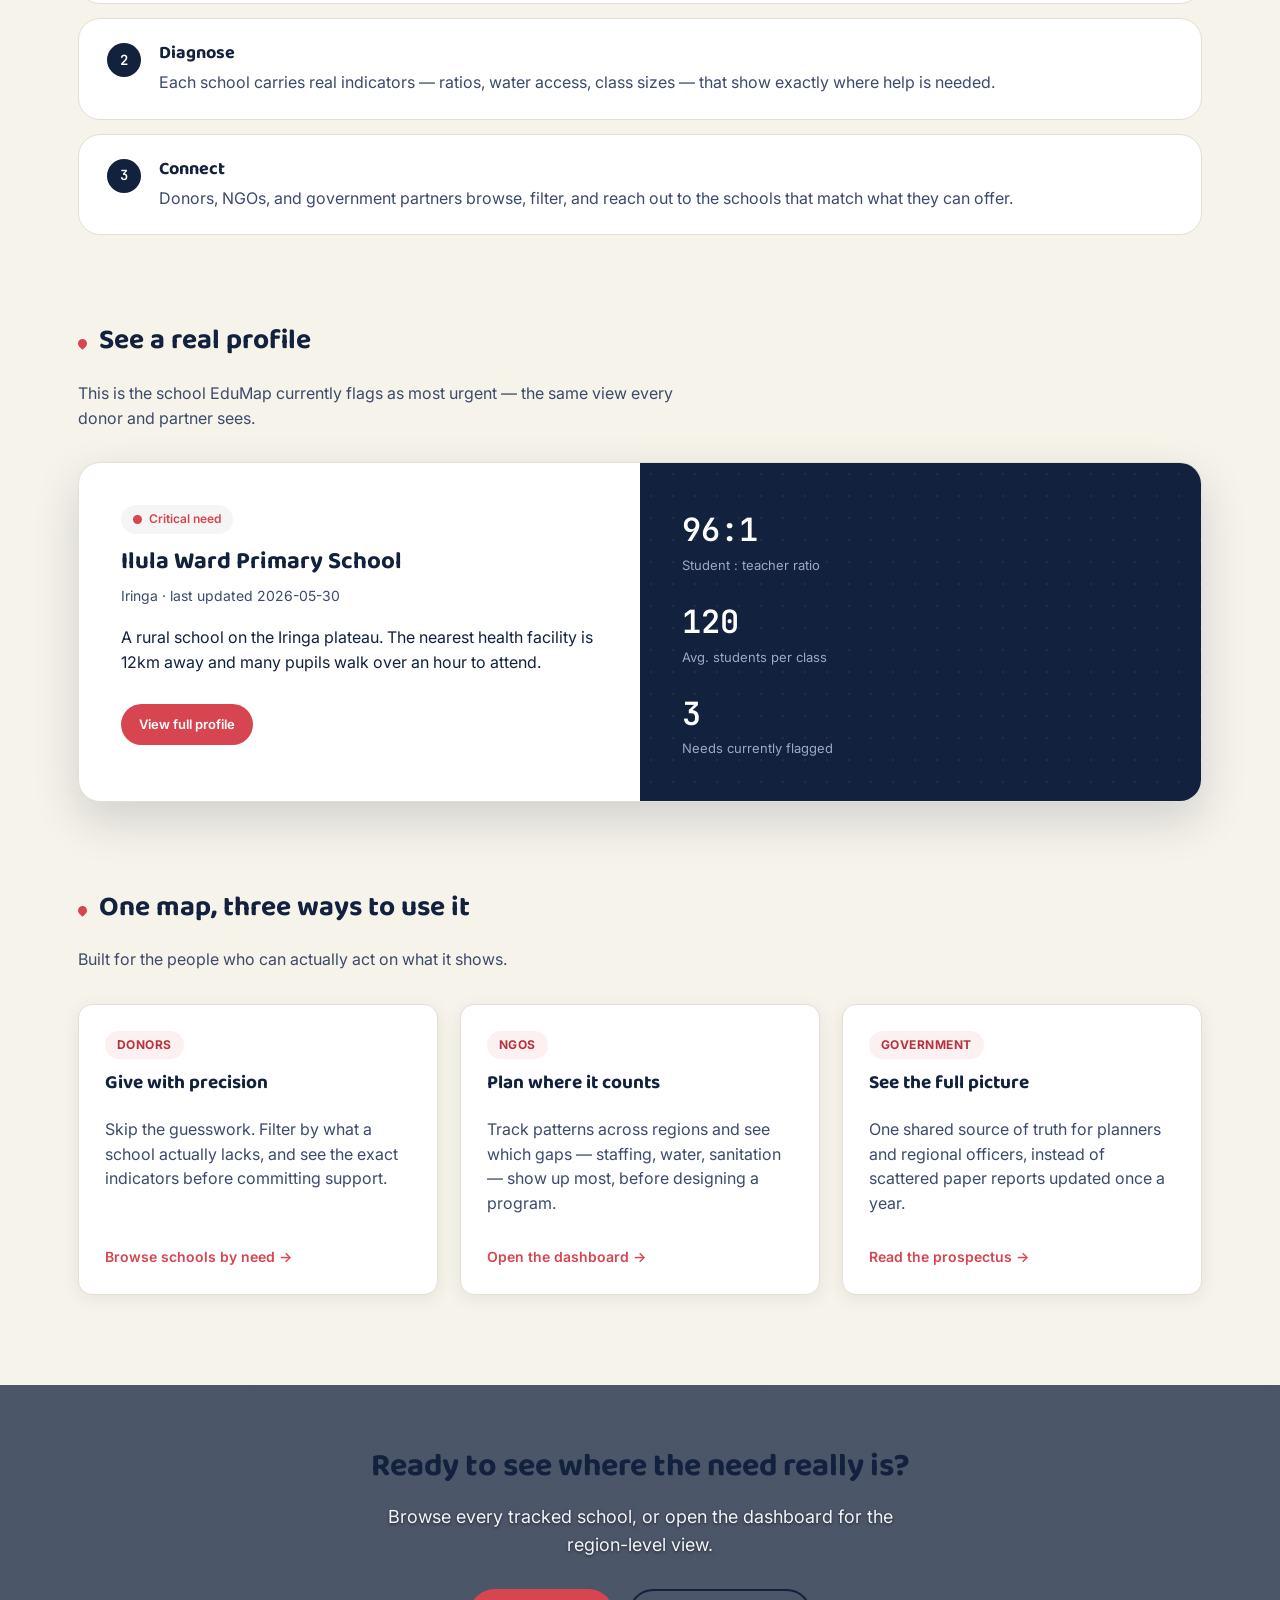
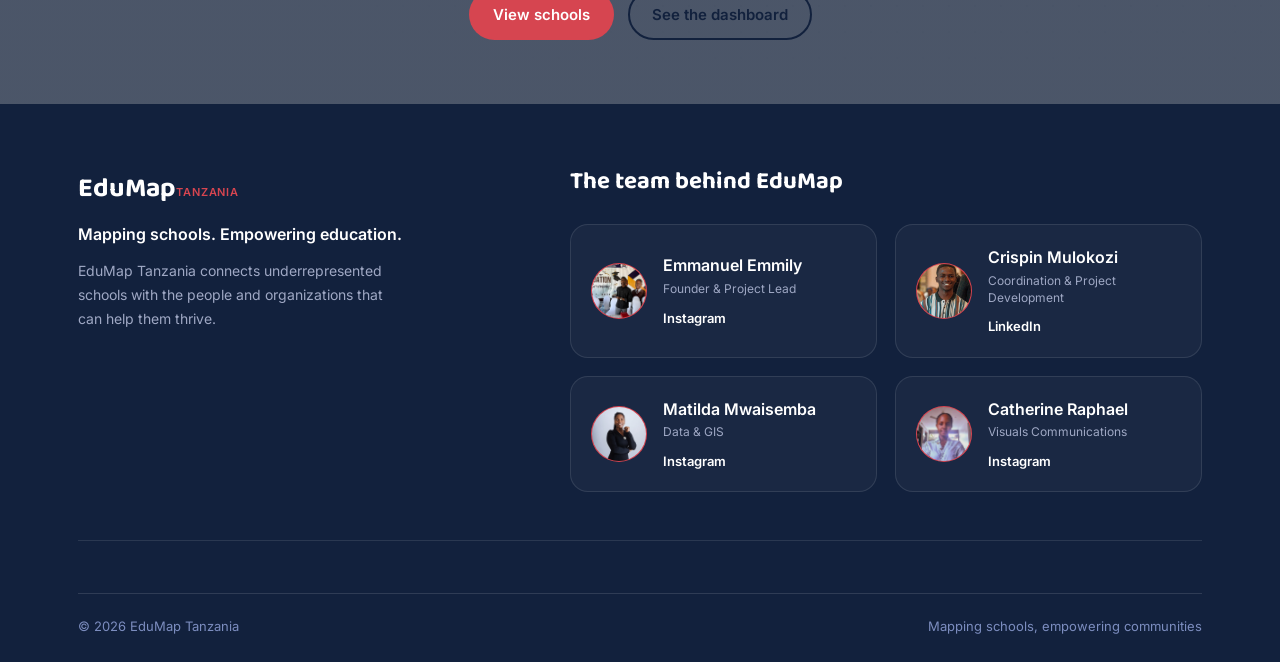
==== commit 32b99757: "Removed Kate's LinkedIn which wasn't working left only her IG" ====
--- a/index.html
+++ b/index.html
@@ -315,10 +315,6 @@
             Instagram
           </a>
 
-          <a href="#"
-             aria-label="Catherine's LinkedIn">
-            LinkedIn
-          </a>
         </div>
       </div>
     </div>
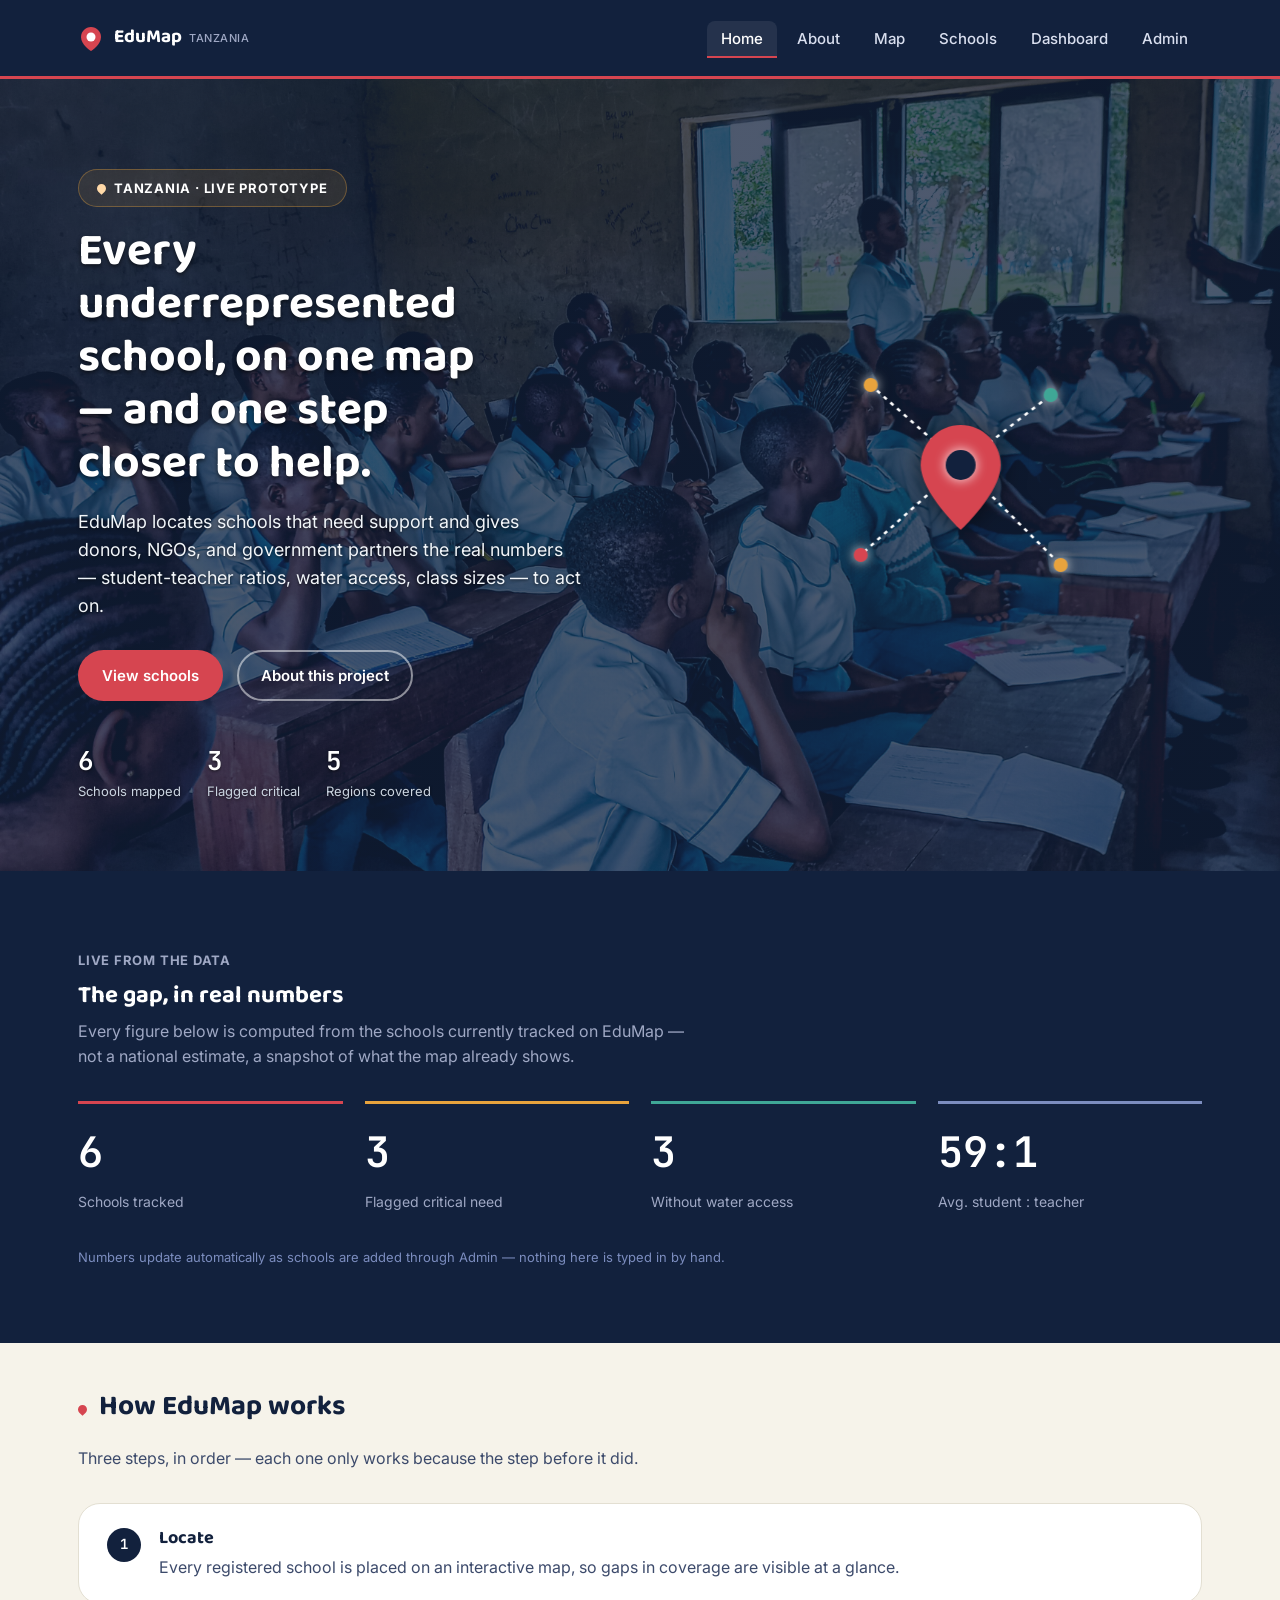
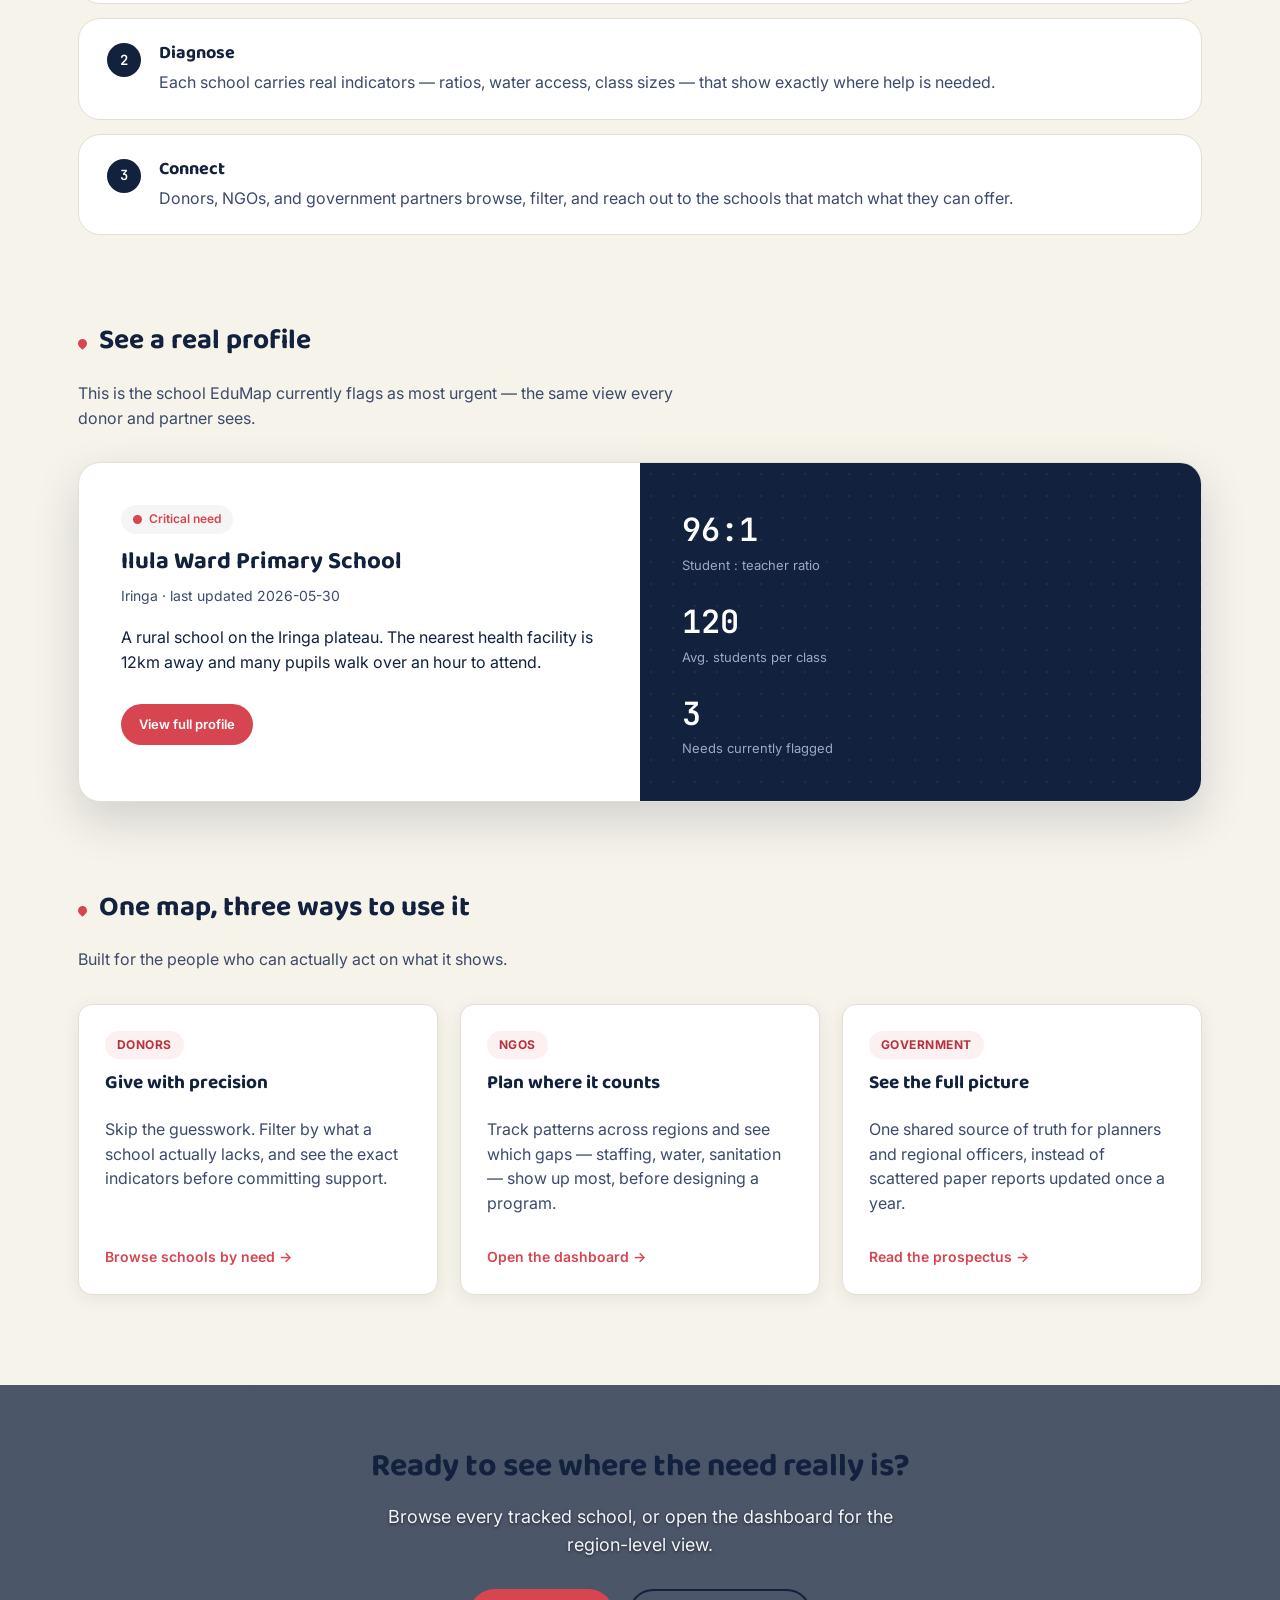
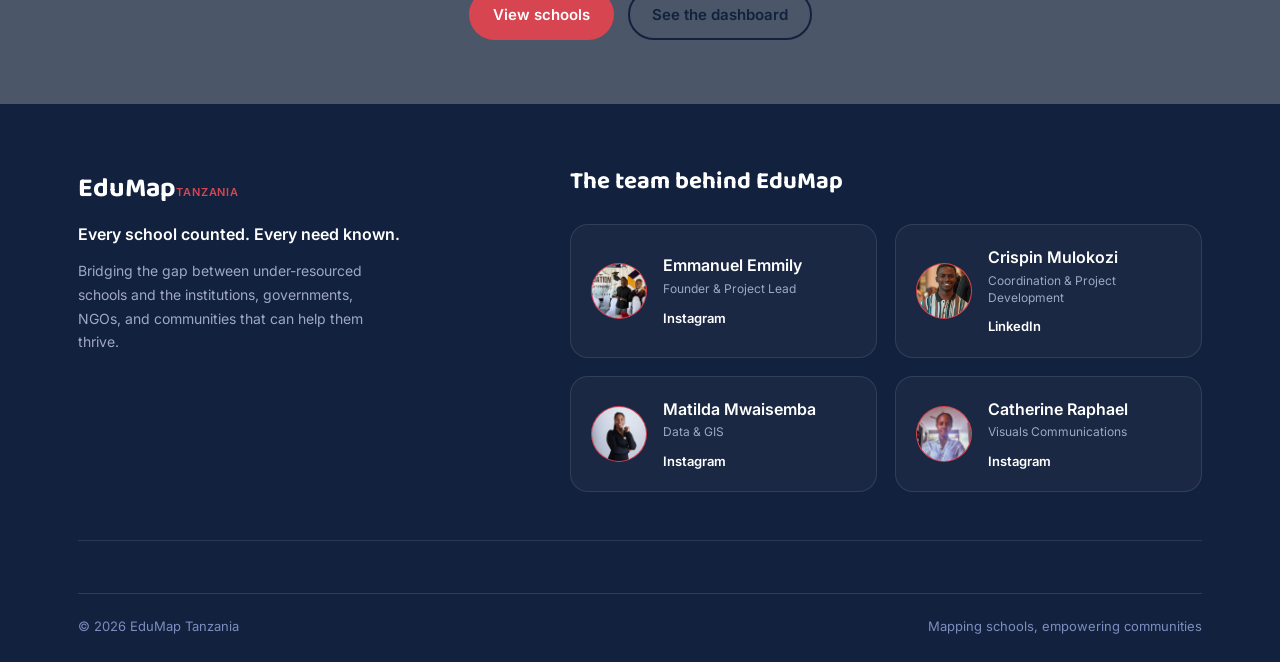
==== commit ffe6486e: "slight chnagesss" ====
--- a/index.html
+++ b/index.html
@@ -217,13 +217,12 @@
           EduMap<span>Tanzania</span>
         </a>
 
-        <p>
-          Mapping schools. Empowering education.
+        <p class="footer-tagline">
+          Every school counted. Every need known.
         </p>
 
         <p class="footer-description">
-          EduMap Tanzania connects underrepresented schools with the
-          people and organizations that can help them thrive.
+          Bridging the gap between under-resourced schools and the institutions, governments, NGOs, and communities that can help them thrive.
         </p>
       </div>
 
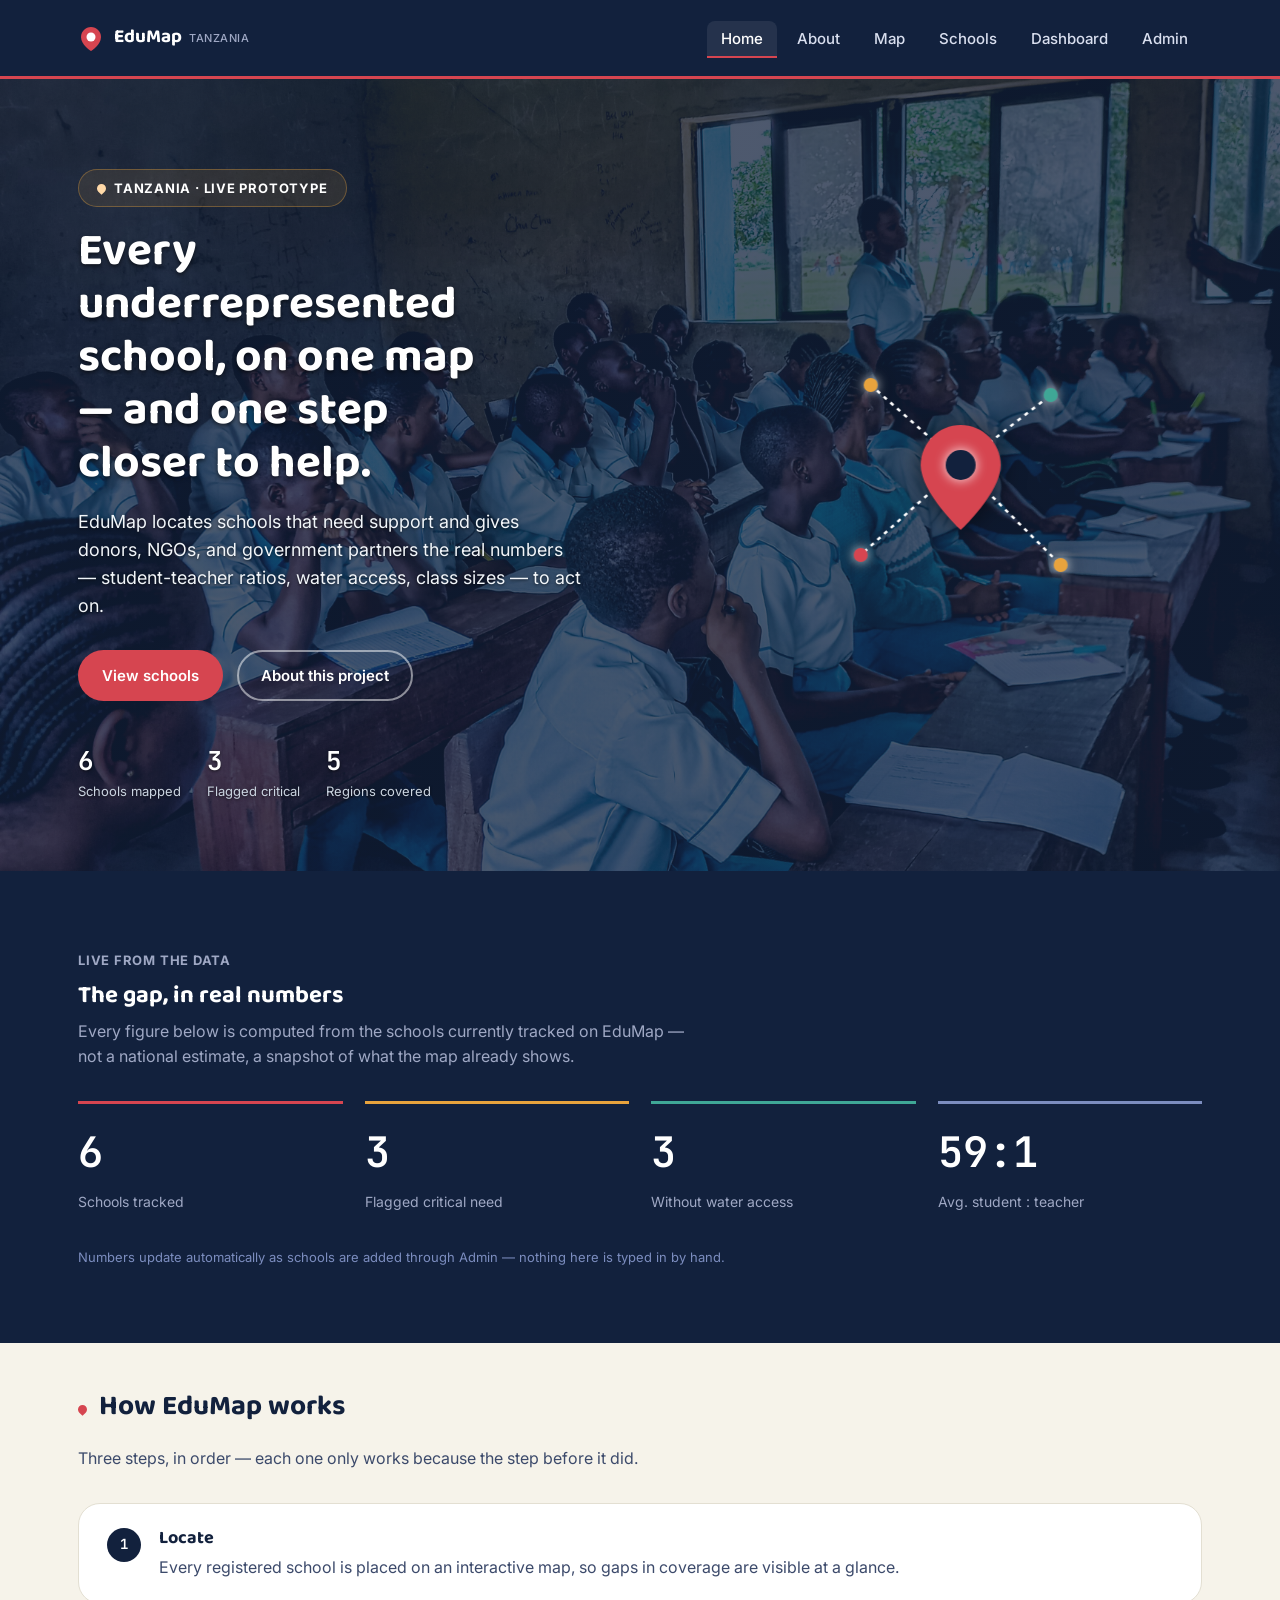
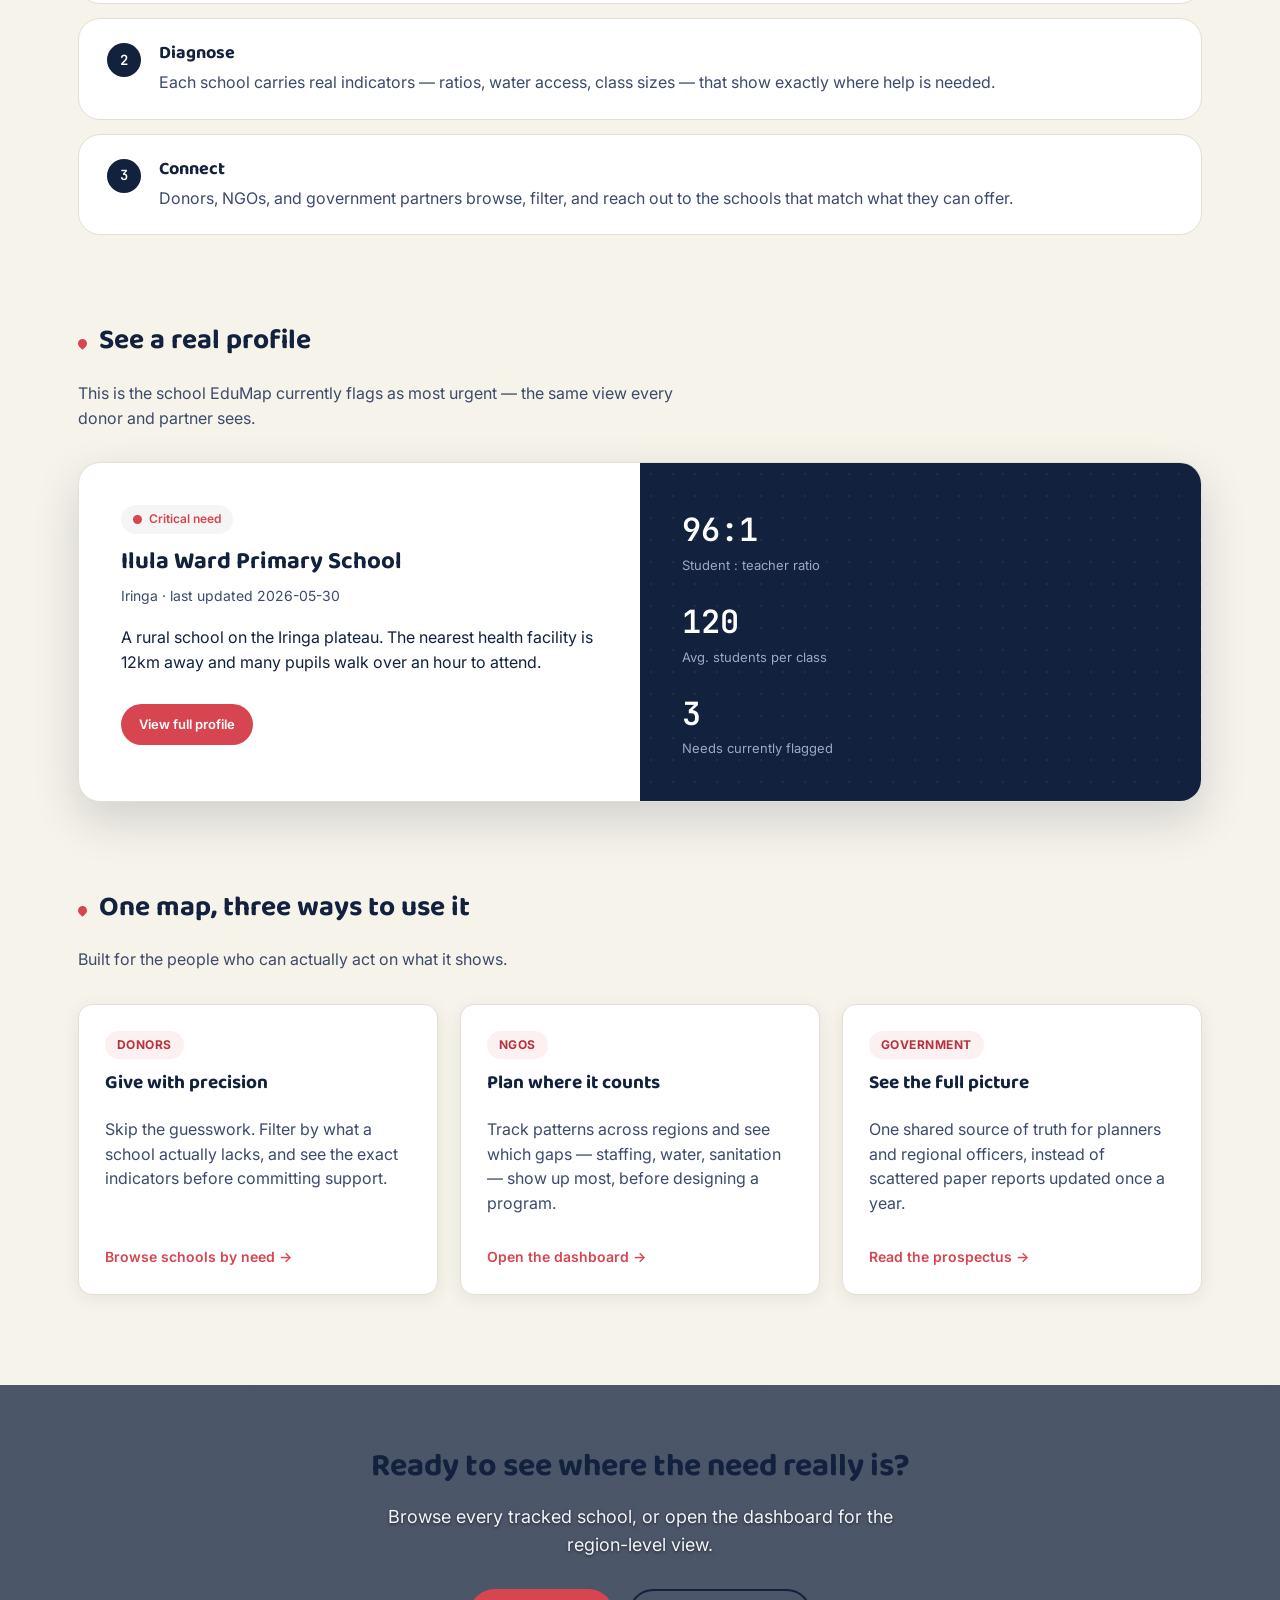
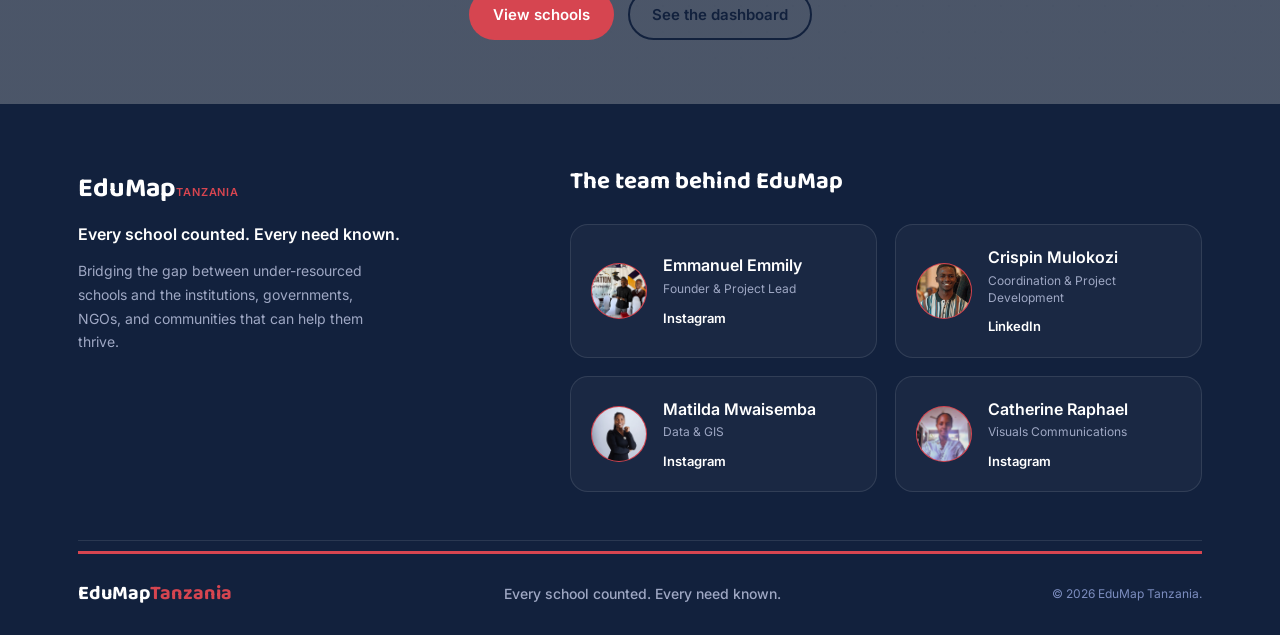
==== commit 553ac7fb: "Hata Benji alisemaga prototype yake ya YC haikuwa finished product 😂" ====
--- a/index.html
+++ b/index.html
@@ -206,7 +206,7 @@
     </div>
   </section>
 
-  <footer class="site-footer">
+   <footer class="site-footer">
   <div class="wrap">
 
     <div class="footer-top">
@@ -324,9 +324,10 @@
     </div>
 
     <!-- Bottom footer bar -->
-    <div class="footer-bottom">
-      <span>© 2026 EduMap Tanzania</span>
-      <span>Mapping schools, empowering communities</span>
+    <div class="footer-bottom-compact">
+      <a class="brand-compact" href="index.html">EduMap<span>Tanzania</span></a>
+      <span class="tagline-compact">Every school counted. Every need known.</span>
+      <span class="copy-compact">&copy; 2026 EduMap Tanzania.</span>
     </div>
 
   </div>
--- a/styles.css
+++ b/styles.css
@@ -1332,4 +1332,78 @@
     align-items: flex-start;
     gap: 6px;
   }
+}
+.footer-tagline {
+  color: #D9DFEF;
+  font-weight: 600;
+  font-size: 15px;
+  margin-bottom: 10px;
+}
+/* ---------- COMPACT FOOTER (For tool pages) ---------- */
+.site-footer-compact {
+  background: var(--ink);
+  padding: 28px 0;
+  border-top: 3px solid var(--coral); /* Matches the header */
+}
+.footer-compact-content {
+  display: flex;
+  align-items: center;
+  justify-content: space-between;
+  gap: 20px;
+  flex-wrap: wrap;
+}
+.footer-brand-compact {
+  font-family: var(--font-display);
+  font-size: 22px;
+  font-weight: 700;
+  color: #fff;
+  text-decoration: none;
+}
+.footer-brand-compact span { color: var(--coral); }
+.footer-tagline-compact {
+  color: #9FA8C4;
+  font-size: 14px;
+  font-weight: 500;
+}
+.footer-copy-compact {
+  color: #7C8DBF;
+  font-size: 12px;
+}
+@media (max-width: 600px) {
+  .footer-compact-content {
+    flex-direction: column;
+    align-items: flex-start;
+    gap: 10px;
+  }
+}
+/* ---------- COMPACT BOTTOM STRIP (For Home & About) ---------- */
+.footer-bottom-compact {
+  display: flex;
+  justify-content: space-between;
+  align-items: center;
+  gap: 20px;
+  flex-wrap: wrap;
+  padding-top: 24px;
+  border-top: 3px solid var(--coral);
+  margin-top: 10px;
+}
+.footer-bottom-compact .brand-compact {
+  font-family: var(--font-display);
+  font-size: 20px;
+  font-weight: 700;
+  color: #fff;
+  text-decoration: none;
+}
+.footer-bottom-compact .brand-compact span { color: var(--coral); }
+.footer-bottom-compact .tagline-compact {
+  color: #9FA8C4;
+  font-size: 14px;
+  font-weight: 500;
+}
+.footer-bottom-compact .copy-compact {
+  color: #7C8DBF;
+  font-size: 12px;
+}
+@media (max-width: 600px) {
+  .footer-bottom-compact { flex-direction: column; align-items: flex-start; gap: 8px; }
 }
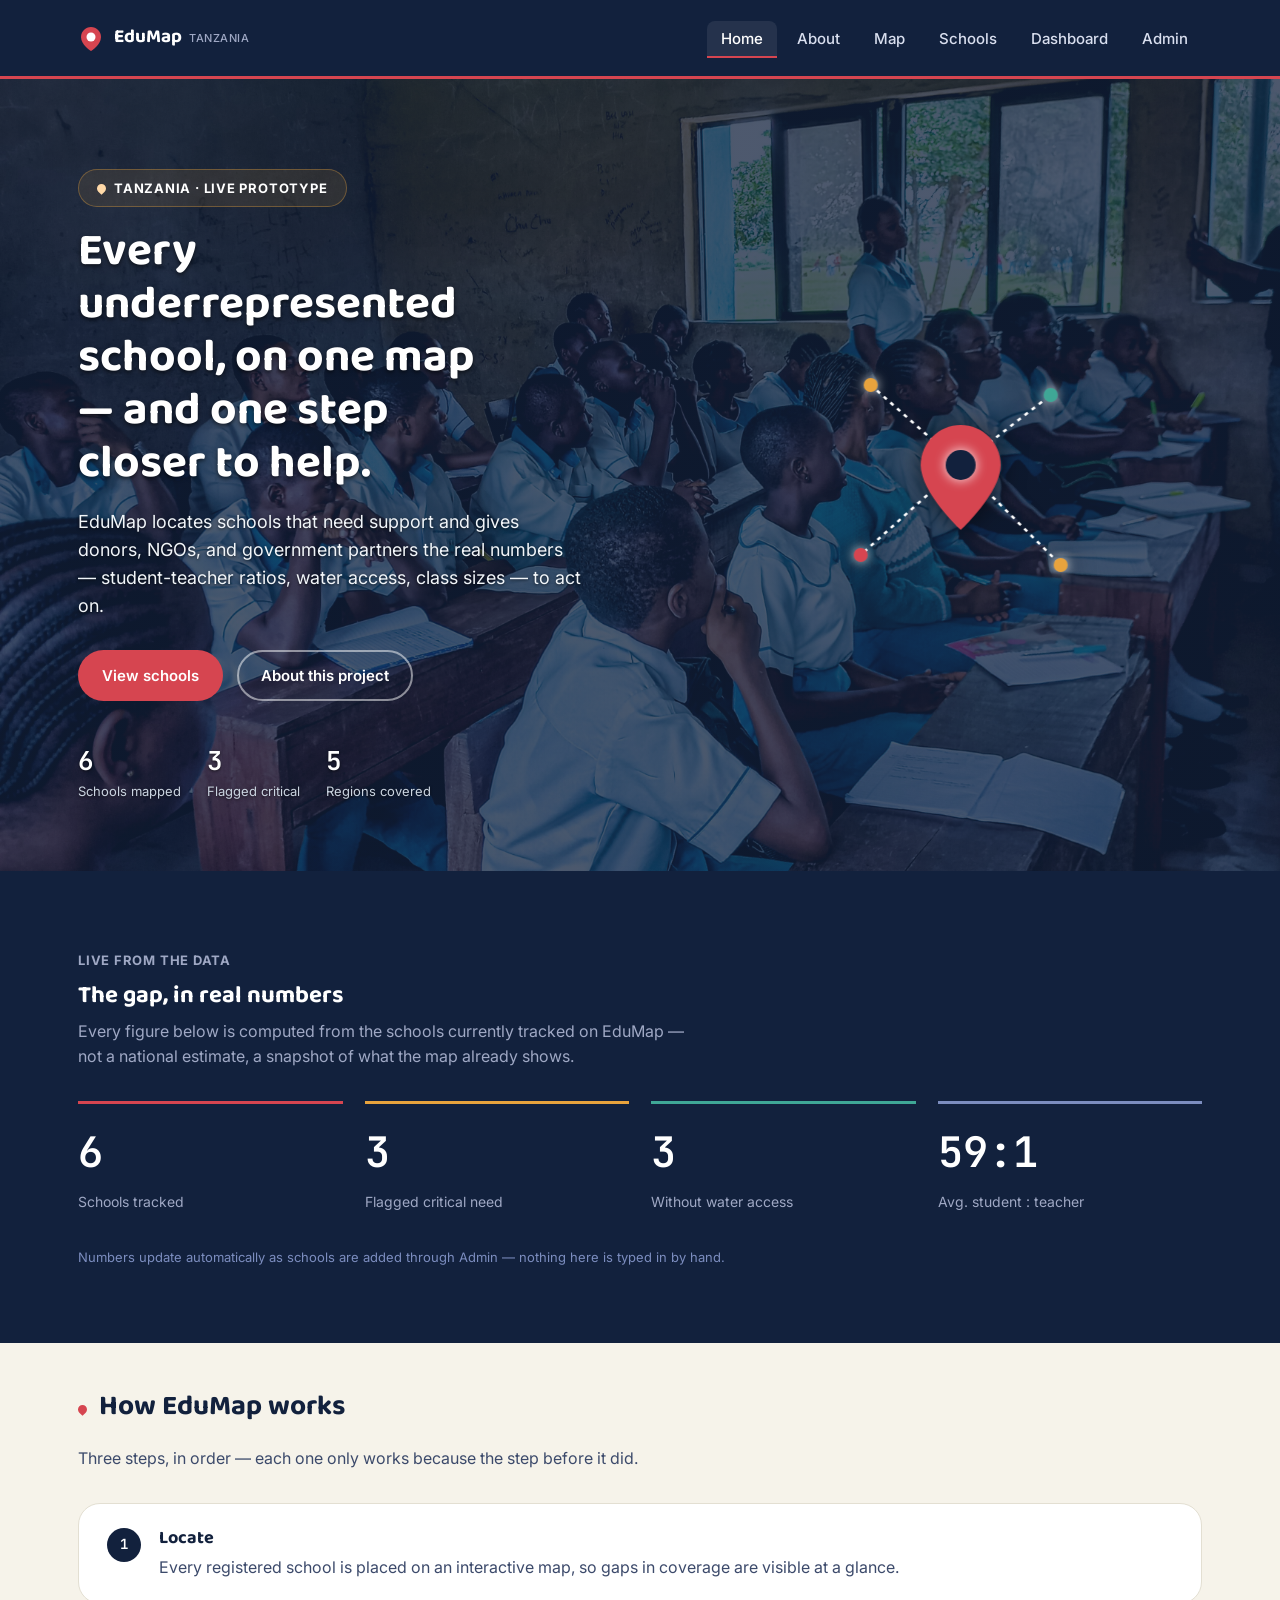
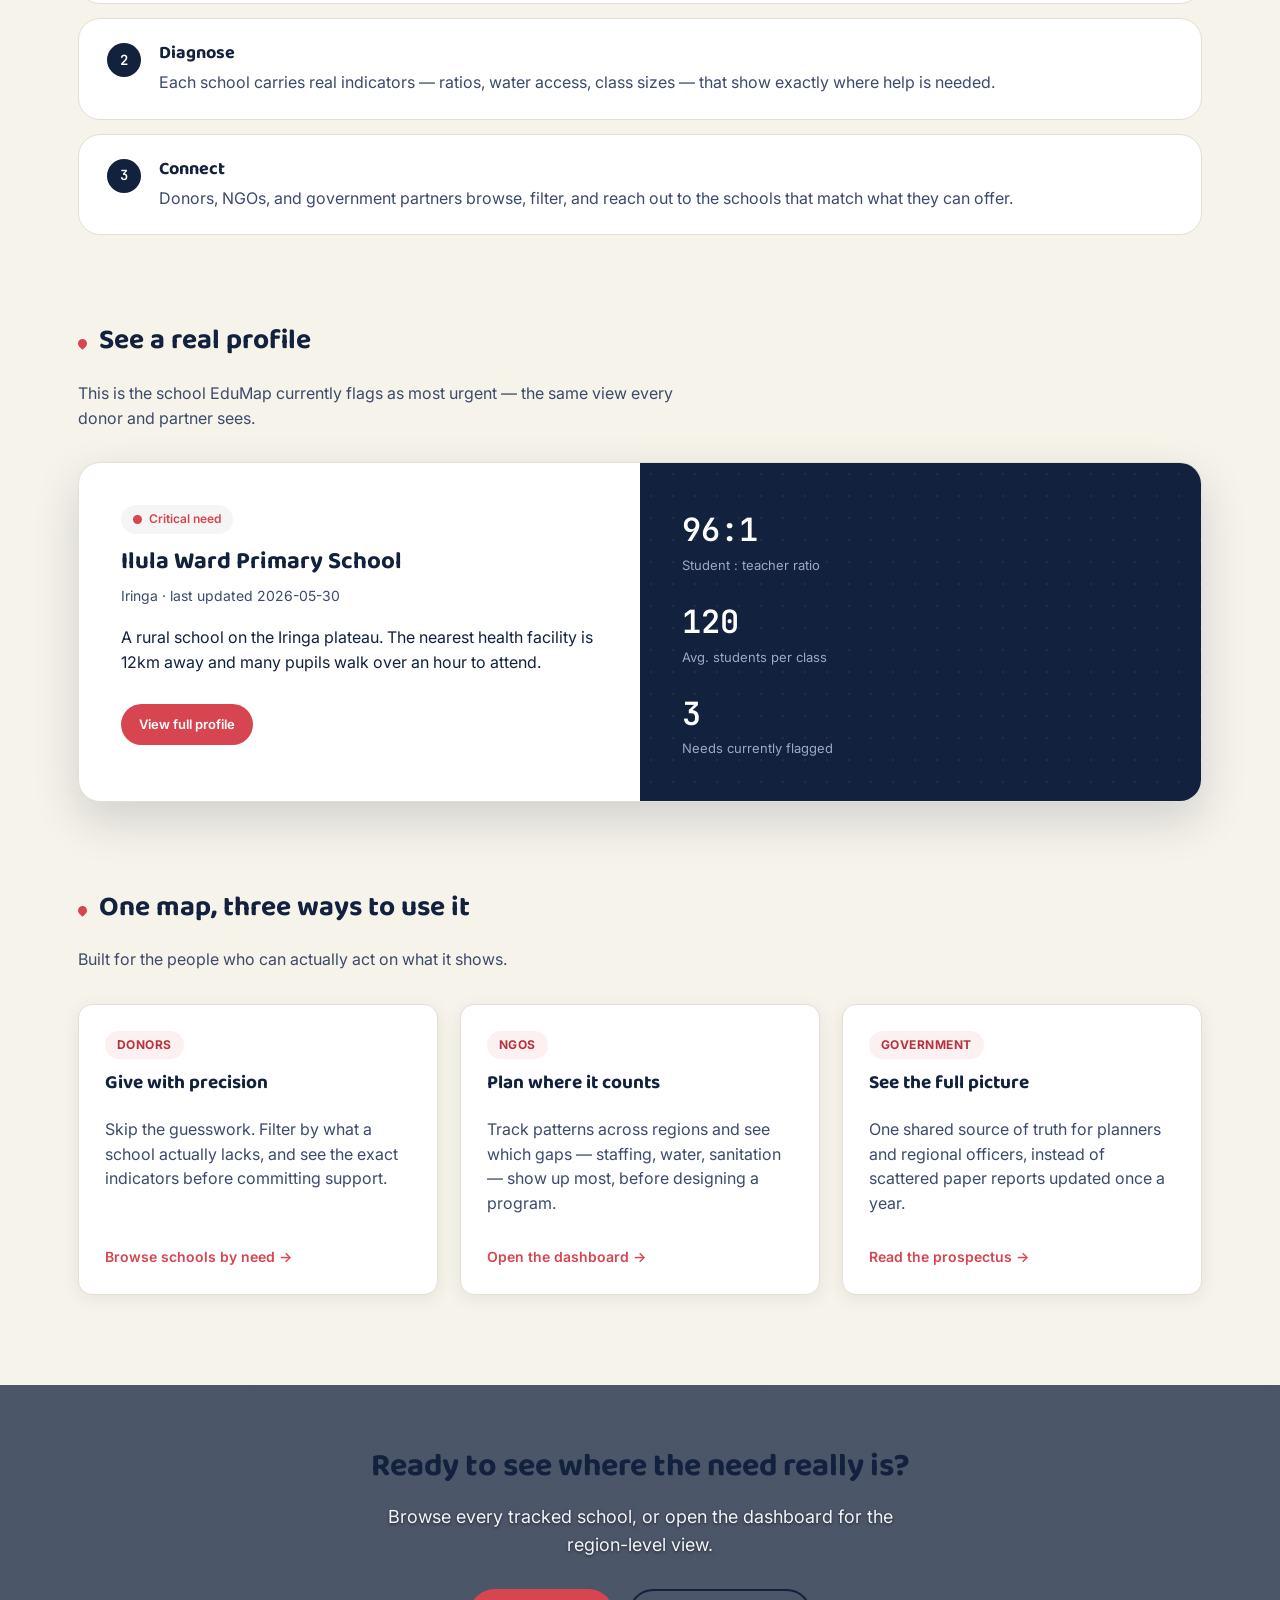
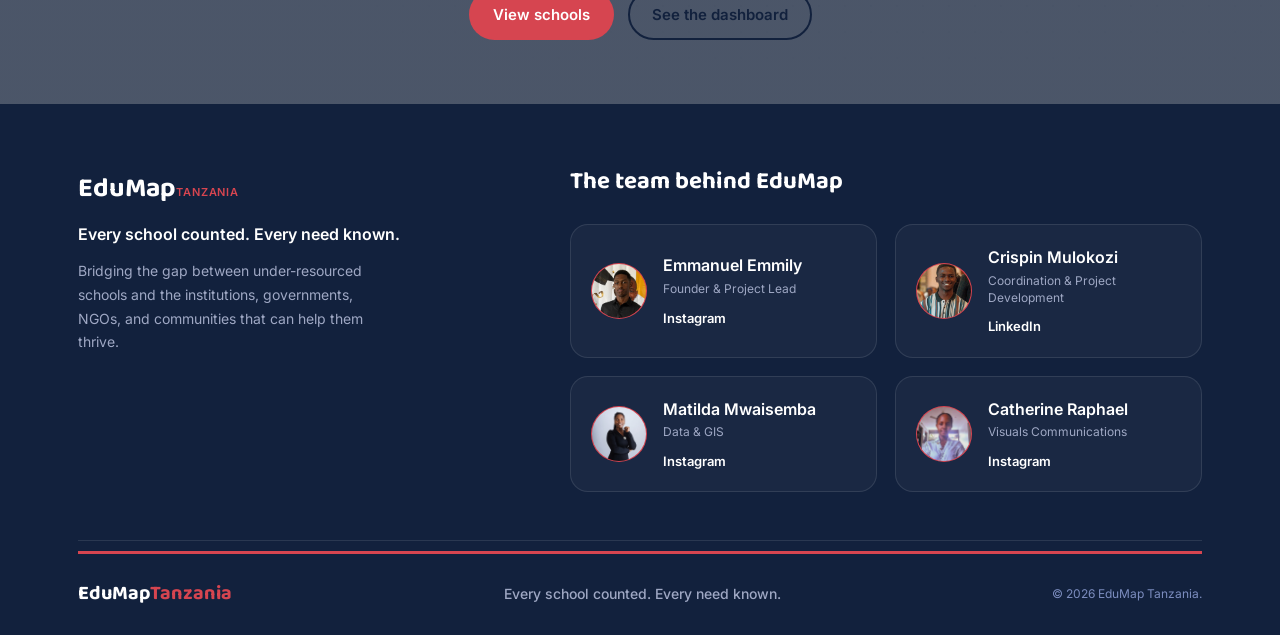
==== commit c52b2459: "New avatar image incorporation Emmanuel" ====
--- a/index.html
+++ b/index.html
@@ -235,7 +235,7 @@
     <!-- Emmanuel -->
     <div class="team-member">
       <div class="team-avatar">
-        <img src="images/Emmanuel.image.jpeg" alt="Emmanuel Emmily">
+        <img src="images/Emmily.img.jpeg" alt="Emmanuel Emmily">
       </div>
 
       <div class="team-info">
--- a/styles.css
+++ b/styles.css
@@ -1038,7 +1038,16 @@
 }
 
 /* ---------- map page ---------- */
-#map { height: 560px; width: 100%; border-radius: var(--radius); border: 1px solid var(--line); }
+#map { 
+  height: 560px; 
+  width: 100%; 
+  border-radius: var(--radius); 
+  border: 1px solid var(--line);
+  position: sticky; 
+  top: 76px; 
+  z-index: 10; 
+  background: var(--paper-raised);
+}
 .map-legend { display: flex; gap: 20px; margin: 16px 0 28px; font-size: 13px; }
 .map-legend span { display: inline-flex; align-items: center; gap: 7px; }
 
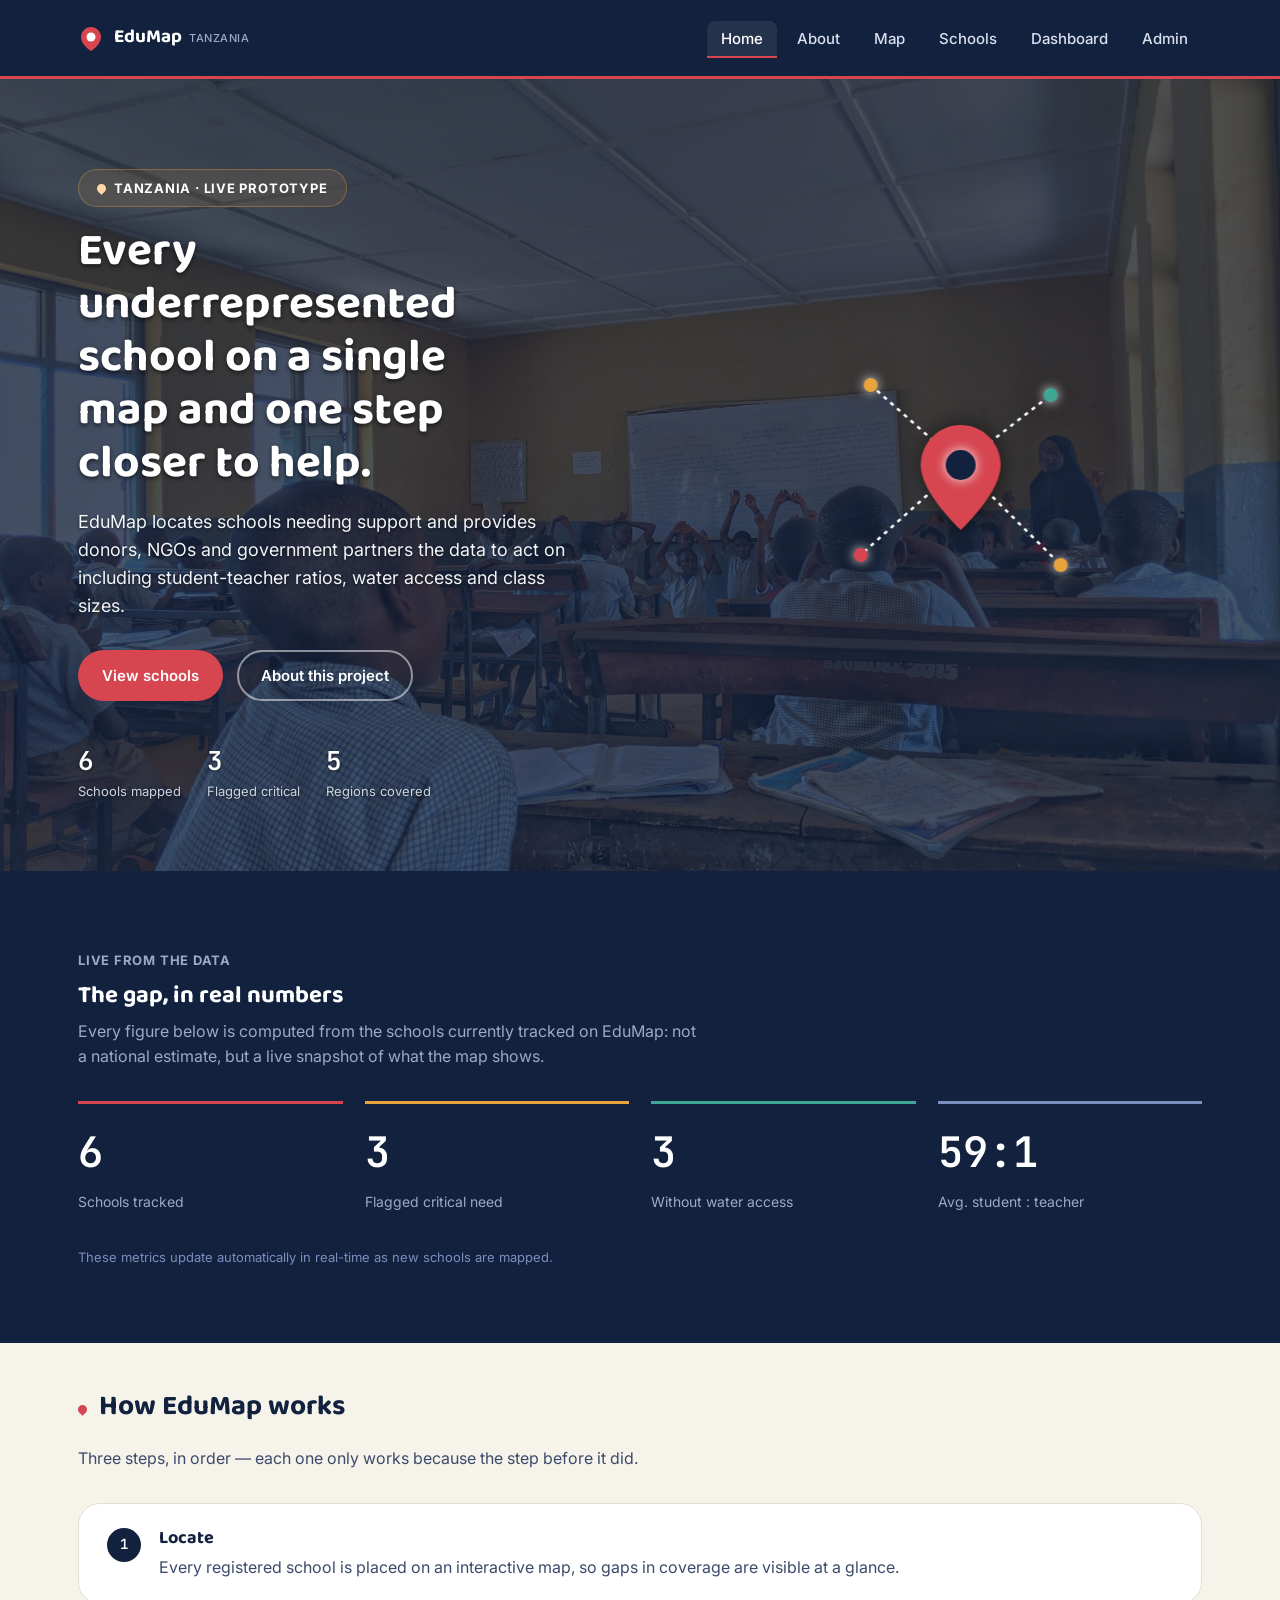
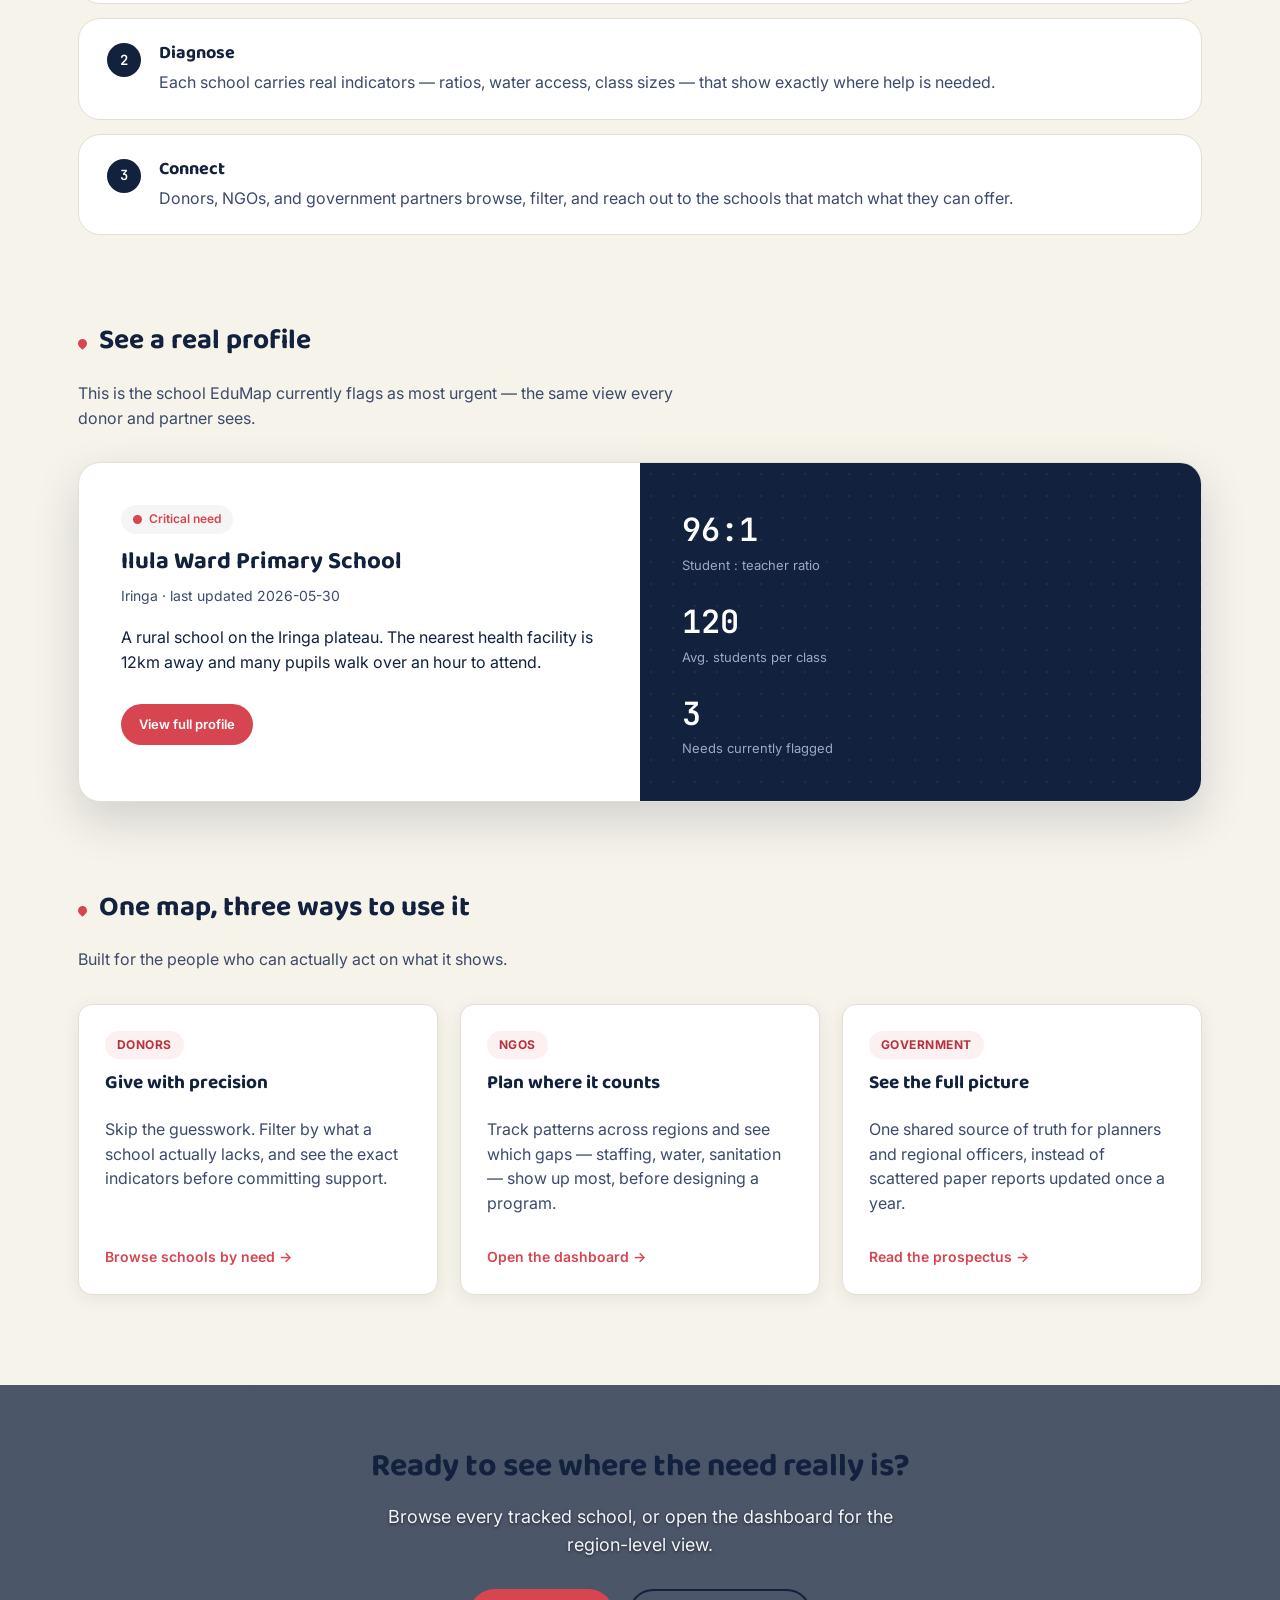
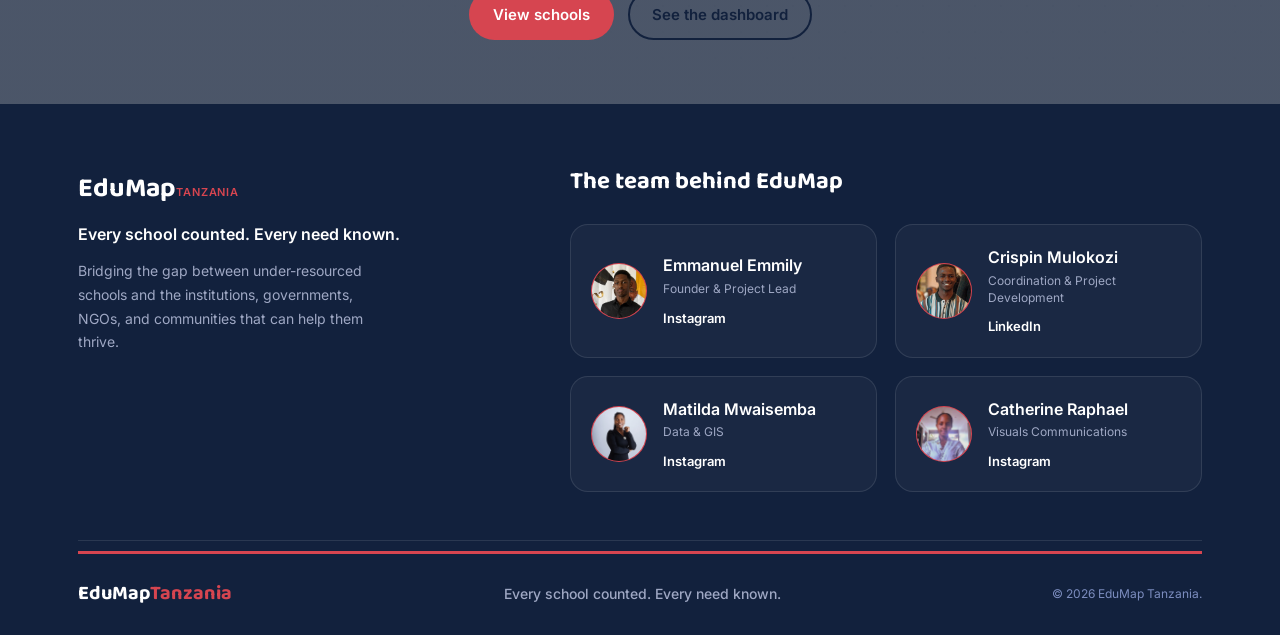
==== commit b9e2960e: "I hope we finish, amen" ====
--- a/index.html
+++ b/index.html
@@ -54,8 +54,8 @@
     <div class="wrap">
       <div>
         <span class="eyebrow"><span class="pin-dot" style="background:#FFD9A8"></span> Tanzania · Live prototype</span>
-        <h1>Every underrepresented school, on one map — and one step closer to help.</h1>
-        <p class="lead">EduMap locates schools that need support and gives donors, NGOs, and government partners the real numbers — student-teacher ratios, water access, class sizes — to act on.</p>
+        <h1>Every underrepresented school on a single map and one step closer to help.</h1>
+        <p class="lead">EduMap locates schools needing support and provides donors, NGOs and government partners the data to act on including student-teacher ratios, water access and class sizes.</p>
         <div class="hero-actions">
           <a href="schools.html" class="btn btn-primary">View schools</a>
           <a href="about.html" class="btn btn-ghost on-dark">About this project</a>
@@ -97,14 +97,14 @@
     <div class="wrap">
       <span class="eyebrow-label">Live from the data</span>
       <h2 style="margin-top:10px;">The gap, in real numbers</h2>
-      <p class="section-lead">Every figure below is computed from the schools currently tracked on EduMap — not a national estimate, a snapshot of what the map already shows.</p>
+      <p class="section-lead">Every figure below is computed from the schools currently tracked on EduMap: not a national estimate, but a live snapshot of what the map shows.</p>
       <div class="stat-grid" id="gap-stats">
         <div class="stat-tile"><div class="big-num" id="gap-total">—</div><div class="big-lbl">Schools tracked</div></div>
         <div class="stat-tile"><div class="big-num" id="gap-critical">—</div><div class="big-lbl">Flagged critical need</div></div>
         <div class="stat-tile"><div class="big-num" id="gap-water">—</div><div class="big-lbl">Without water access</div></div>
         <div class="stat-tile"><div class="big-num" id="gap-ratio">—</div><div class="big-lbl">Avg. student : teacher</div></div>
       </div>
-      <p class="fine-print">Numbers update automatically as schools are added through Admin — nothing here is typed in by hand.</p>
+      <p class="fine-print">These metrics update automatically in real-time as new schools are mapped.</p>
     </div>
   </section>
 
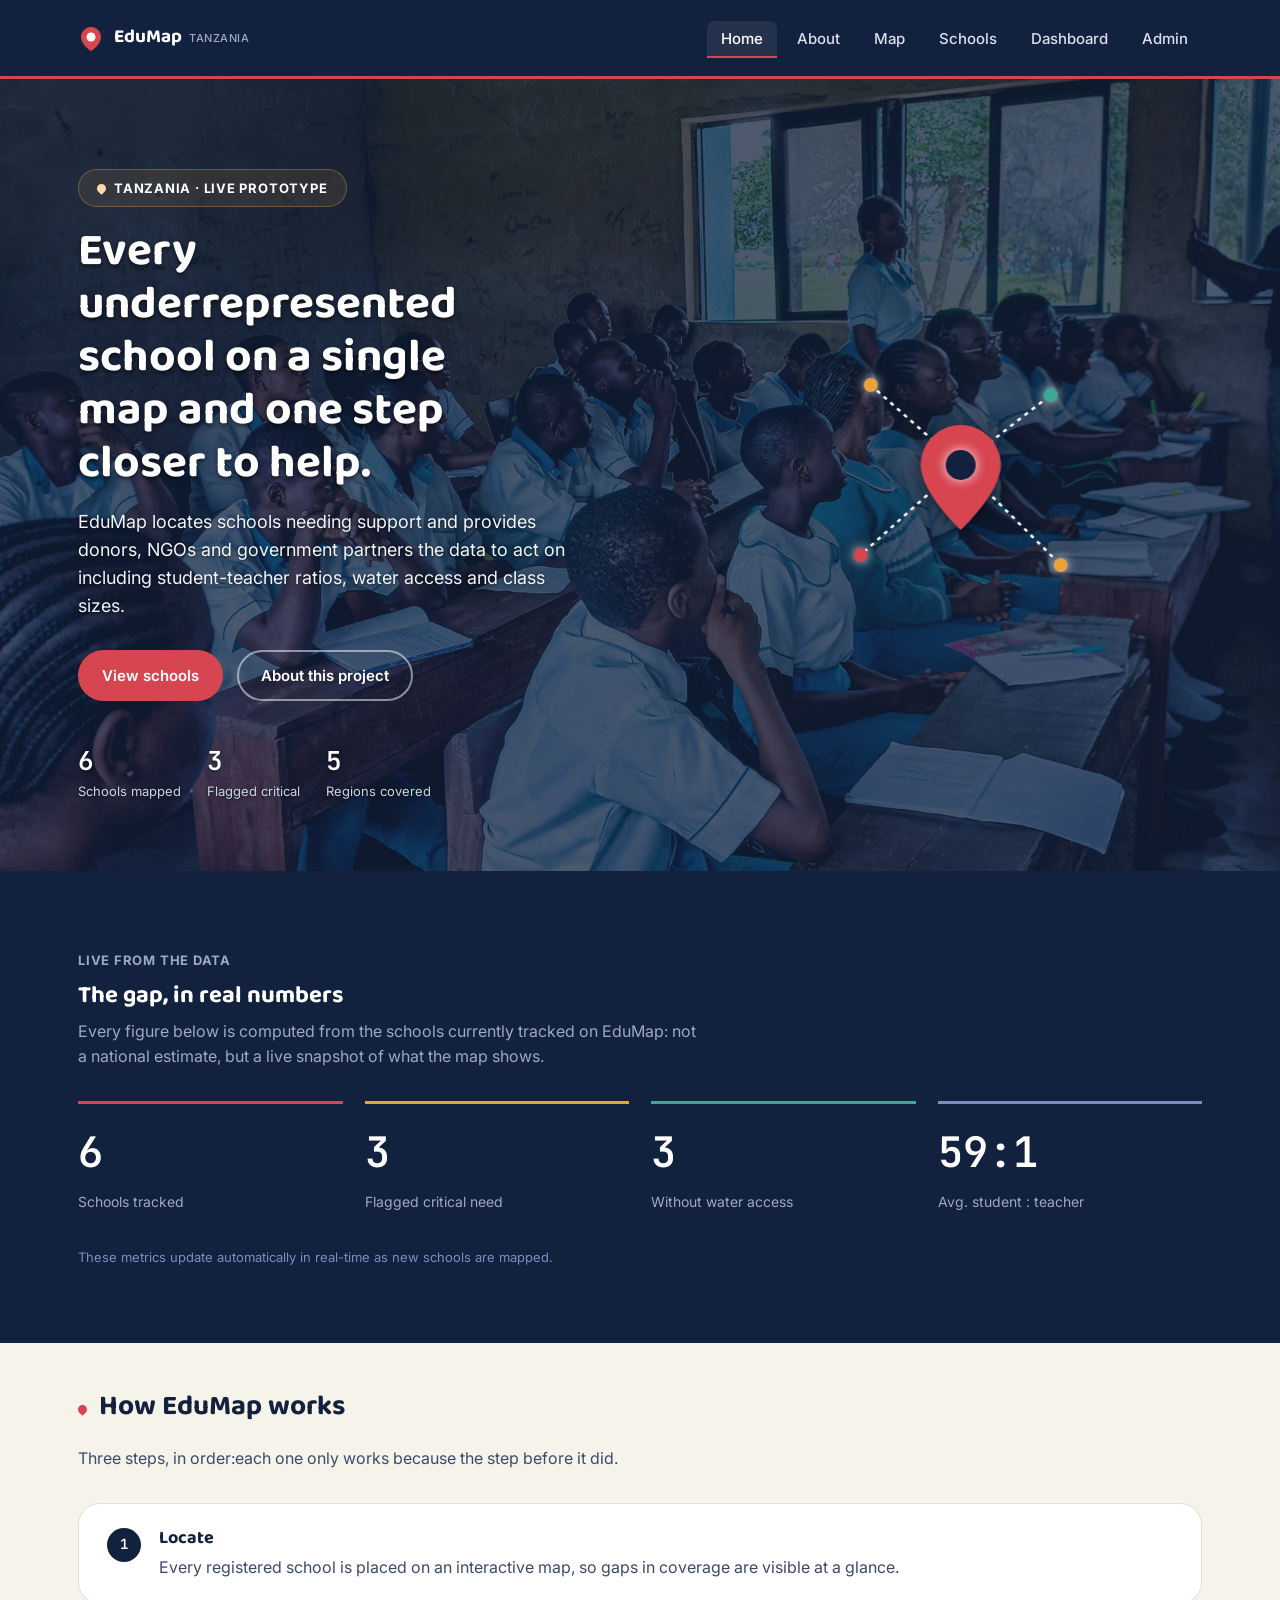
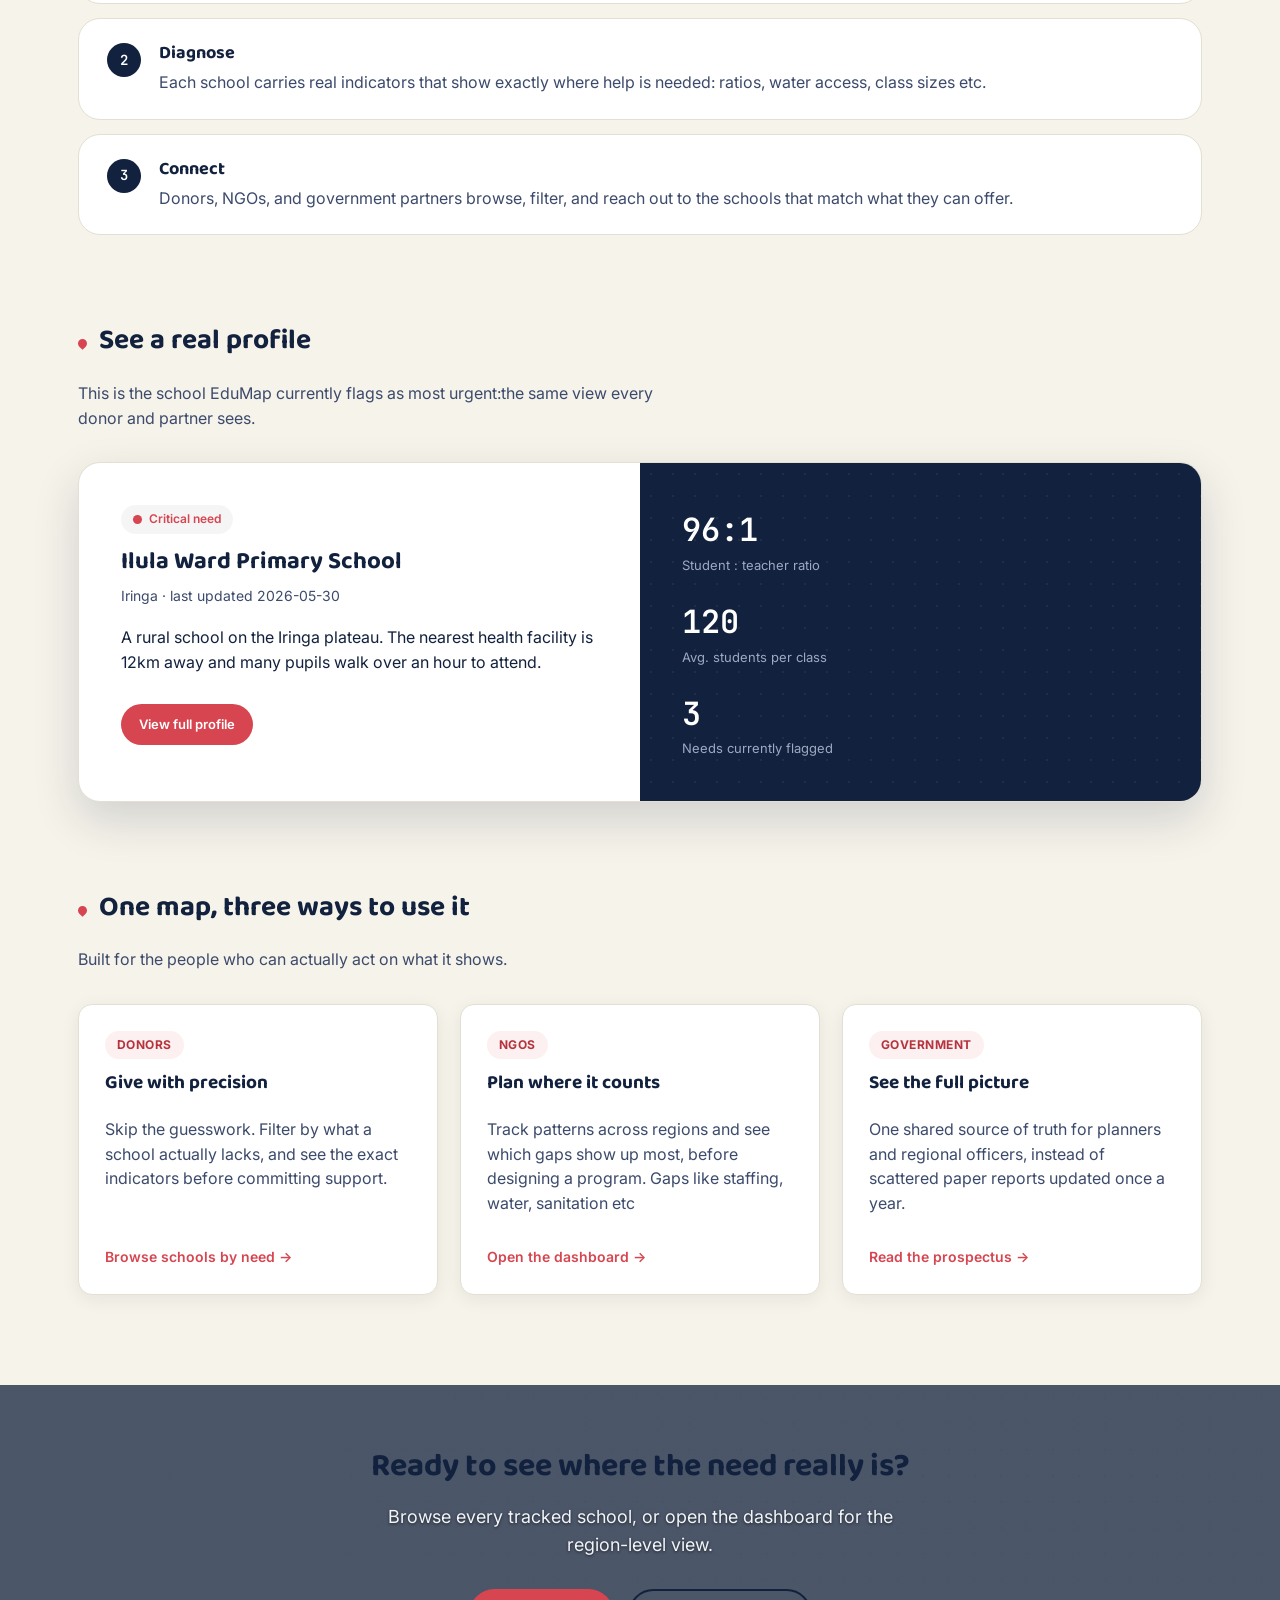
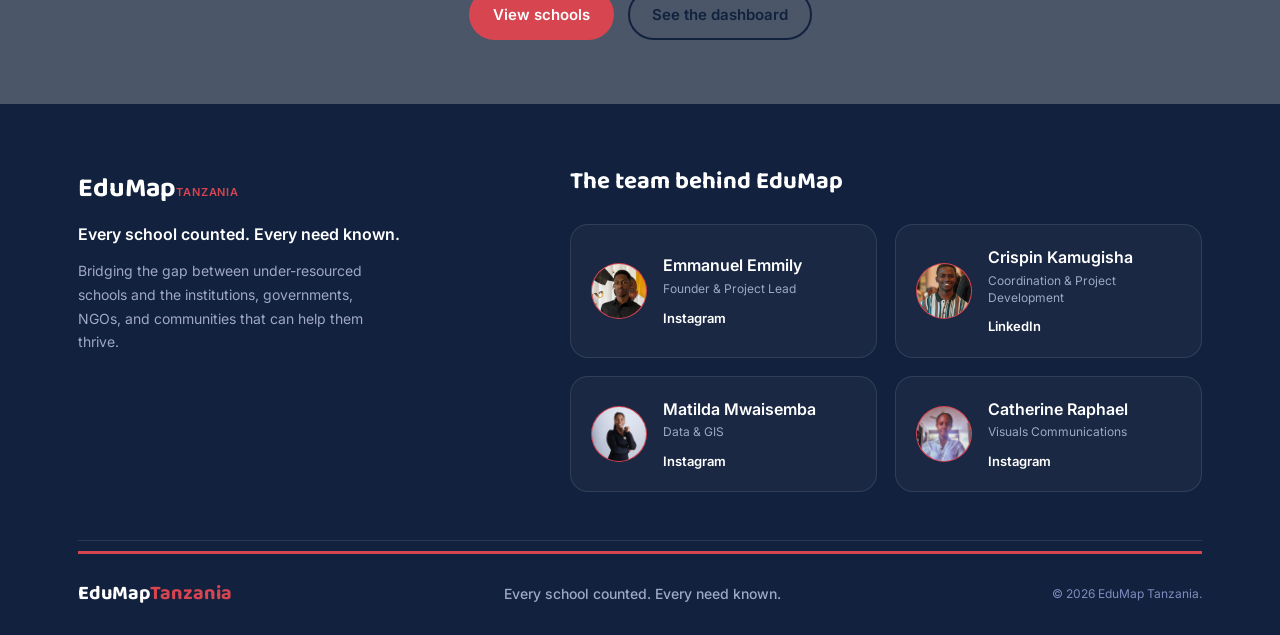
==== commit b5989e4f: "Thank you for having us Mr.Git. Wait, I guess we'll be back later to develop this. Bye" ====
--- a/index.html
+++ b/index.html
@@ -112,7 +112,7 @@
   <section class="page-body">
     <div class="wrap">
       <div class="section-title" data-reveal><span class="pin-dot"></span><h2>How EduMap works</h2></div>
-      <p class="section-lead" data-reveal>Three steps, in order — each one only works because the step before it did.</p>
+      <p class="section-lead" data-reveal>Three steps, in order:each one only works because the step before it did.</p>
       <div class="pill-list" data-reveal-stagger>
         <div class="pill-row">
           <span class="step-num">1</span>
@@ -125,7 +125,7 @@
           <span class="step-num">2</span>
           <div>
             <h3>Diagnose</h3>
-            <p>Each school carries real indicators — ratios, water access, class sizes — that show exactly where help is needed.</p>
+            <p>Each school carries real indicators that show exactly where help is needed: ratios, water access, class sizes etc.</p>
           </div>
         </div>
         <div class="pill-row">
@@ -146,7 +146,7 @@
   <section class="page-body" style="padding-top:0;">
     <div class="wrap">
       <div class="section-title" data-reveal><span class="pin-dot"></span><h2>See a real profile</h2></div>
-      <p class="section-lead" data-reveal>This is the school EduMap currently flags as most urgent — the same view every donor and partner sees.</p>
+      <p class="section-lead" data-reveal>This is the school EduMap currently flags as most urgent:the same view every donor and partner sees.</p>
       <div class="spotlight" data-reveal id="spotlight" style="display:none;">
         <div class="spotlight-info">
           <span class="status-badge" id="spot-status" style="margin-bottom:14px;"></span>
@@ -179,7 +179,7 @@
         <div class="card card-pad audience-card">
           <span class="badge">NGOs</span>
           <h3>Plan where it counts</h3>
-          <p>Track patterns across regions and see which gaps — staffing, water, sanitation — show up most, before designing a program.</p>
+          <p>Track patterns across regions and see which gaps show up most, before designing a program. Gaps like staffing, water, sanitation etc</p>
           <a class="view-link" href="dashboard.html">Open the dashboard →</a>
         </div>
         <div class="card card-pad audience-card">
@@ -261,7 +261,7 @@
       </div>
 
       <div class="team-info">
-        <strong>Crispin Mulokozi</strong>
+        <strong>Crispin Kamugisha</strong>
         <span>Coordination &amp; Project Development</span>
 
         <div class="team-socials">
